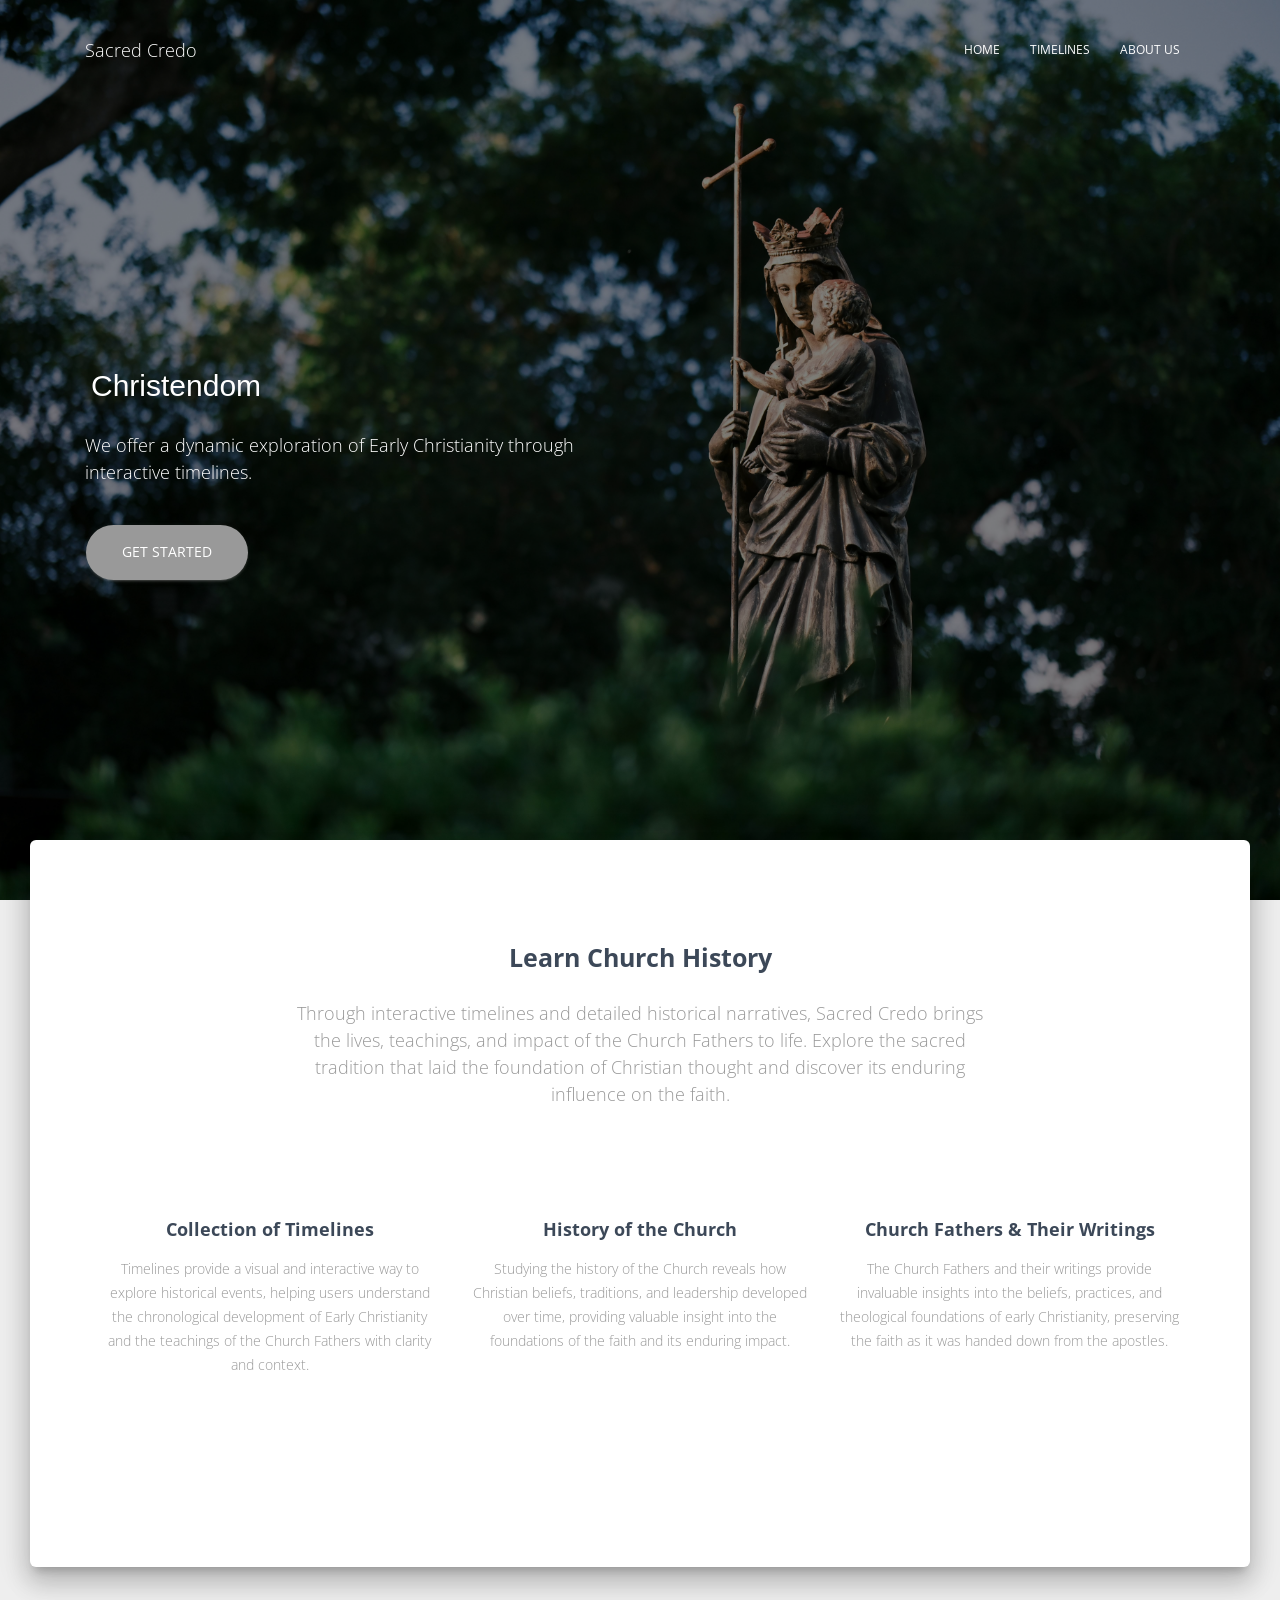
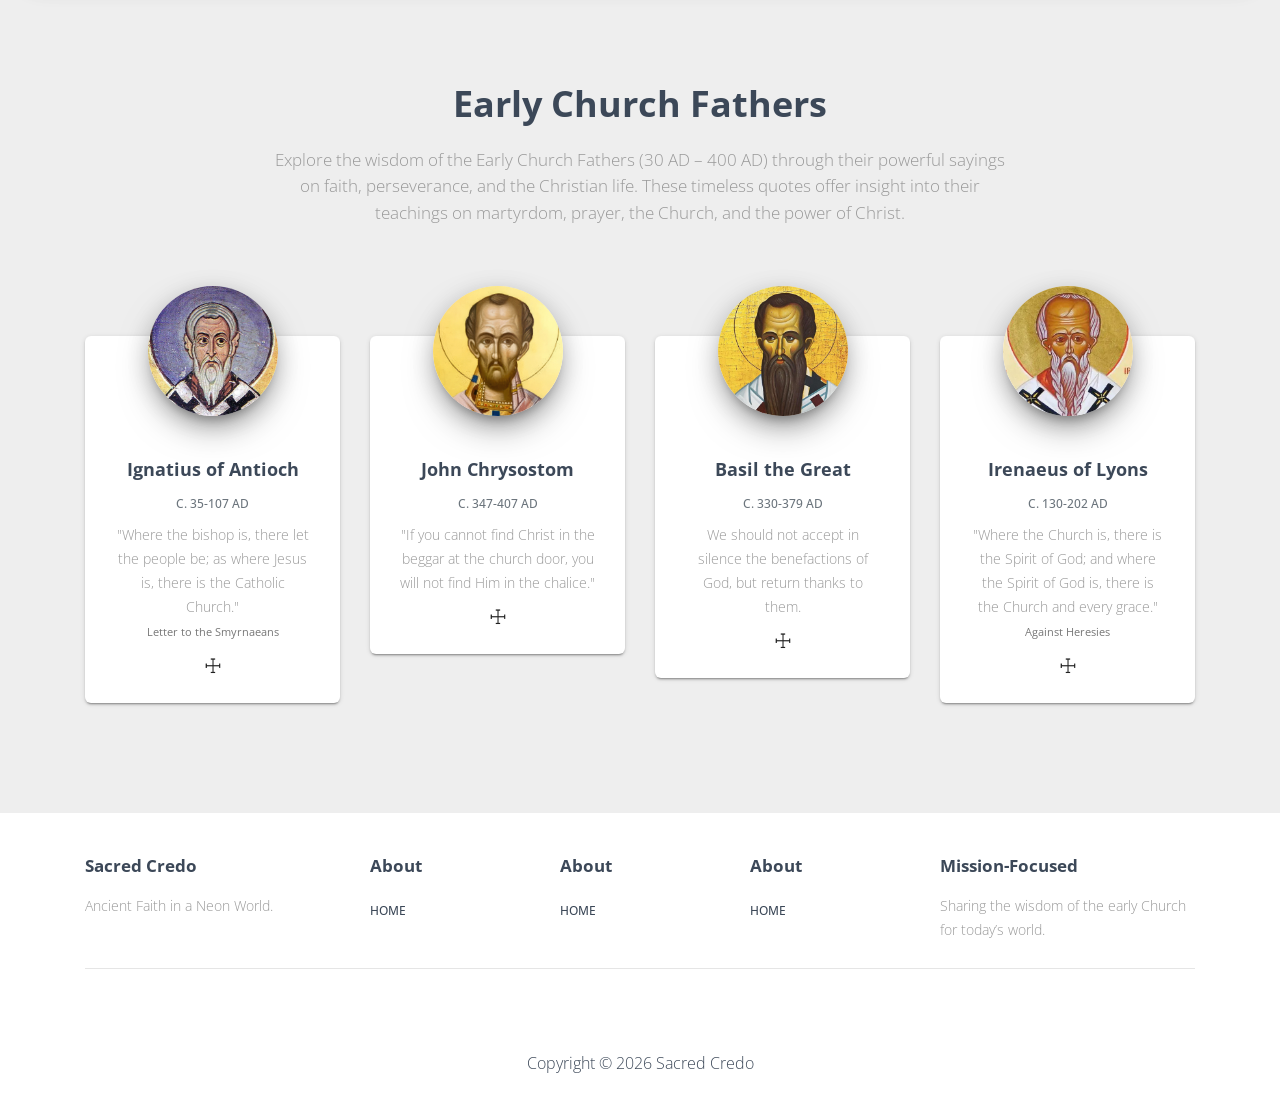
==== index.html @ 0c8eb5bb "Modify index page." ====
<!DOCTYPE html>
<html lang="en" itemscope itemtype="http://schema.org/WebPage">

  <head>
    <title>Sacred Credo - Ancient Faith in a Neon World.</title>
    <!-- Required meta tags -->
    <meta charset="utf-8">
    <meta content="width=device-width, initial-scale=1.0" name="viewport" />
    <meta http-equiv="X-UA-Compatible" content="IE=edge,chrome=1" />
    <!--     Fonts and Fontawesome     -->
    <link rel="stylesheet" type="text/css" href="https://fonts.googleapis.com/css?family=Open+Sans:400,600,700|Material+Icons" />
    <link href="./assets/fontawesome/css/all.css" rel="stylesheet" />
    <!-- Material Kit CSS -->
    <link href="./assets/css/material-kit.css?v=2.2.0" rel="stylesheet" />
    <!-- Carousel Text -->
    <link href="./assets/css/text-indexpage.css" rel="stylesheet" />
  </head>
  <body>
		<nav id="sectionsNav" class="navbar navbar-transparent fixed-top navbar-absolute navbar-expand-lg">
			<div class="container">
				<!-- Brand and toggle get grouped for better mobile display -->
				<div class="navbar-translate">
					<a class="navbar-brand" href="./index.html">Sacred Credo<div class="ripple-container"></div></a>
					<button type="button" class="ml-auto navbar-toggler" data-toggle="collapse" data-target="#navigation-example4">
						<span class="sr-only">Toggle navigation</span>
						<span class="navbar-toggler-icon"></span>
						<span class="navbar-toggler-icon"></span>
						<span class="navbar-toggler-icon"></span>
					</button>
				</div>
				<div class="collapse navbar-collapse" id="navigation-example4">
					<ul class="navbar-nav navbar-center ml-auto">
						<li class="nav-item">
							<a href="./index.html" class="nav-link">
								Home
							</a>
						</li>
						<li class="nav-item">
							<a href="#pablo" class="nav-link">
								Timelines
							</a>
						</li>
						<li class="nav-item">
							<a href="#pablo" class="nav-link">
								About Us
							<div class="ripple-container"></div></a>
						</li>
					</ul>
				</div>
			</div>
		</nav>

		<div class="page-header header-filter" data-parallax="true" style="background-image: url('./assets/img/home.jpg');">
			<div class="container">
				<div class="row">
					<div class="col-md-6">
						<h1 class="title">
              <div class="caroucard">
                <div class="carouloader">
                  <div class="words">
                    <span class="word">Christendom</span>
                    <span class="word">Tradition</span>
                    <span class="word">Early Church Fathers</span>
                    <span class="word">Faith</span>
                    <span class="word">Kingdom</span>
                  </div>
                </div>
              </div>
            </h1>
						<h4>We offer a dynamic exploration of Early Christianity through interactive timelines.</h4>
						<br>
						<a href="#" target="_blank" class="btn btn-light btn-lg btn-round">
							Get Started 
						</a>
					</div>
				</div>
			</div>
		</div>
	
		<div class="main main-raised">
			<div class="container">
				<!--- SECTION 1  -->
				<div class="section">
					<div class="container">
						<div class="row">
							<div class="col-md-8 ml-auto mr-auto">
								<h3 class="title text-center">Learn Church History</h3>
								<h4 class="description text-center">
									Through interactive timelines and detailed historical narratives, Sacred Credo brings the lives, teachings, and impact of the Church Fathers to life. Explore the sacred tradition that laid the foundation of Christian thought and discover its enduring influence on the faith.
								</h4>
							</div>
						</div>
						<div class="features-1 pt-0">
							<div class="row">
								<div class="col-md-4">
									<div class="info">
										<div class="icon icon-rose">
											<i class="fa-solid fa-timeline"></i>
										</div>
										<h4 class="info-title">Collection of Timelines</h4>
										<p>Timelines provide a visual and interactive way to explore historical events, helping users understand the chronological development of Early Christianity and the teachings of the Church Fathers with clarity and context.</p>
									</div>
								</div>
								<div class="col-md-4">
									<div class="info">
										<div class="icon icon-info">
											<i class="fa-solid fa-church"></i>
										</div>
										<h4 class="info-title">History of the Church</h4>
										<p>Studying the history of the Church reveals how Christian beliefs, traditions, and leadership developed over time, providing valuable insight into the foundations of the faith and its enduring impact.</p>
									</div>
								</div>
								<div class="col-md-4">
									<div class="info">
										<div class="icon icon-success">
											<i class="fa-solid fa-scroll"></i>
										</div>
										<h4 class="info-title">Church Fathers & Their Writings</h4>
										<p>The Church Fathers and their writings provide invaluable insights into the beliefs, practices, and theological foundations of early Christianity, preserving the faith as it was handed down from the apostles.</p>
									</div>
								</div>
							</div>
						</div>
					</div>
				</div>
			</div>
		</div>

		<div class="cd-section" id="teams">
      <!--     *********    TEAM 1     *********      -->
      <div class="team-1" id="team-1">
        <div class="container">
          <div class="row">
            <div class="col-md-8 ml-auto mr-auto text-center">
              <h2 class="title">Early Church Fathers</h2>
              <h5 class="description">Explore the wisdom of the Early Church Fathers (30 AD – 400 AD) through their powerful sayings on faith, perseverance, and the Christian life. These timeless quotes offer insight into their teachings on martyrdom, prayer, the Church, and the power of Christ.</h5>
            </div>
          </div>
          <div class="row">
            <div class="col-md-3">
              <div class="card card-profile">
                <div class="card-header card-avatar">
                  <img class="img" alt="Ignatius of Antioch" src="./assets/img/faces_index/ignatius_400.jpg">
                </div>
                <div class="card-body ">
                  <h4 class="card-title">Ignatius of Antioch</h4>
                  <h6 class="card-category text-muted">c. 35-107 AD</h6>
                  <p class="card-description">
                    "Where the bishop is, there let the people be; as where Jesus is, there is the Catholic Church."
										<br />
										<small>Letter to the Smyrnaeans</small>
                  </p>
                </div>
                <div class="card-footer justify-content-center">
                  <p class="lead">☩</p>
                </div>
              </div>
            </div>
            <div class="col-md-3">
              <div class="card card-profile">
                <div class="card-header card-avatar">
                  <img class="img" alt="John Chrysostom" src="./assets/img/faces_index/chrysostom_400.jpg">
                </div>
                <div class="card-body ">
                  <h4 class="card-title">John Chrysostom</h4>
                  <h6 class="card-category text-muted">c. 347-407 AD</h6>
                  <p class="card-description">
                    "If you cannot find Christ in the beggar at the church door, you will not find Him in the chalice."
                  </p>
                </div>
                <div class="card-footer justify-content-center">
                  <p class="lead">☩</p>
                </div>
              </div>
            </div>
            <div class="col-md-3">
              <div class="card card-profile">
                <div class="card-header card-avatar">
                  <img class="img" alt="Basil the Great" src="./assets/img/faces_index/basil_400.jpg">
                </div>
                <div class="card-body ">
                  <h4 class="card-title">Basil the Great</h4>
                  <h6 class="card-category text-muted">c. 330-379 AD</h6>
                  <p class="card-description">
                    We should not accept in silence the benefactions of God, but return thanks to them.
                  </p>
                </div>
                <div class="card-footer justify-content-center">
                  <p class="lead">☩</p>
                </div>
              </div>
            </div>
						<div class="col-md-3">
              <div class="card card-profile">
                <div class="card-header card-avatar">
                  <img class="img" alt="Irenaeus of Lyons" src="./assets/img/faces_index/irenaeus_400.jpg">
                </div>
                <div class="card-body ">
                  <h4 class="card-title">Irenaeus of Lyons</h4>
                  <h6 class="card-category text-muted">c. 130-202 AD</h6>
                  <p class="card-description">
                    "Where the Church is, there is the Spirit of God; and where the Spirit of God is, there is the Church and every grace."
										<br />
										<small>Against Heresies</small>
                  </p>
                </div>
                <div class="card-footer justify-content-center">
                  <p class="lead">☩</p>
                </div>
              </div>
            </div>
          </div>
        </div>
      </div>
      <!--     *********    END TEAM 1      *********      -->
    </div>

		<footer class="footer footer-white footer-big">
			<div class="container">
				<div class="content">
					<div class="row">
						<div class="col-md-3">
							<a href="#pablo">
								<h5>Sacred Credo</h5>
							</a>
							<p>Ancient Faith in a Neon World.</p>
						</div>
						<div class="col-md-2">
							<h5>About</h5>
							<ul class="links-vertical">
								<li>
									<a href="./index.html">
										Home
									</a>
								</li>
							</ul>
						</div>
						<div class="col-md-2">
							<h5>About</h5>
							<ul class="links-vertical">
								<li>
									<a href="./index.html">
										Home
									</a>
								</li>
							</ul>
						</div>
						<div class="col-md-2">
							<h5>About</h5>
							<ul class="links-vertical">
								<li>
									<a href="./index.html">
										Home
									</a>
								</li>
							</ul>
						</div>
						<div class="col-md-3">
							<h5>Mission-Focused</h5>
							<p>
								Sharing the wisdom of the early Church for today’s world.
							</p>
						</div>
					</div>
				</div>
				<hr>
				<ul class="social-buttons">
					<li>
						<a class="btn btn-just-icon btn-link btn-github" href="https://x.com/sacredcredo" target="_blank">
							<i class="fa-brands fa-x-twitter"></i>
						</a>
					</li>
					<li>
						<a class="btn btn-just-icon btn-link btn-github" href="https://instagram.com/sacredcredo" target="_blank">
							<i class="fa-brands fa-instagram"></i>
						</a>
					</li>
					<li>
						<a class="btn btn-just-icon btn-link btn-github" href="https://tiktok.com/@sacredcredo" target="_blank">
							<i class="fa-brands fa-tiktok"></i>
						</a>
					</li>
					<li>
						<a class="btn btn-just-icon btn-link btn-github" href="https://facebook.com/sacredcredo" target="_blank">
							<i class="fa-brands fa-facebook-f"></i>
						</a>
					</li>
				</ul>
				<div class="copyright pull-center">
					Copyright © <script>
						document.write(new Date().getFullYear())
					</script> Sacred Credo
				</div>
			</div>
		</footer>

		<!--   Core JS Files   -->
		<script src="./assets/js/core/jquery.min.js" type="text/javascript"></script>
		<script src="./assets/js/core/popper.min.js" type="text/javascript"></script>
		<script src="./assets/js/core/bootstrap-material-design.min.js" type="text/javascript"></script>
		<!-- <script src="./assets/js/plugins/moment.min.js"></script> -->
		<!--	Plugin for the Datepicker, full documentation here: https://github.com/Eonasdan/bootstrap-datetimepicker -->
		<!-- <script src="./assets/js/plugins/bootstrap-datetimepicker.js" type="text/javascript"></script> -->
		<!--  Plugin for the Sliders, full documentation here: http://refreshless.com/nouislider/ -->
		<!-- <script src="./assets/js/plugins/nouislider.min.js" type="text/javascript"></script> -->
		<!--	Plugin for Tags, full documentation here: https://github.com/bootstrap-tagsinput/bootstrap-tagsinputs  -->
		<!-- <script src="./assets/js/plugins/bootstrap-tagsinput.js"></script> -->
		<!--	Plugin for Select, full documentation here: http://silviomoreto.github.io/bootstrap-select -->
		<!-- <script src="./assets/js/plugins/bootstrap-selectpicker.js" type="text/javascript"></script> -->
		<!--	Plugin for Fileupload, full documentation here: http://www.jasny.net/bootstrap/javascript/#fileinput -->
		<!-- <script src="./assets/js/plugins/jasny-bootstrap.min.js" type="text/javascript"></script> -->
		<!-- Place this tag in your head or just before your close body tag. -->
		<!-- <script async defer src="https://buttons.github.io/buttons.js"></script> -->
		<!-- Control Center for Material Kit: parallax effects, scripts for the example pages etc -->
		<script src="./assets/js/material-kit.js?v=2.2.0" type="text/javascript"></script> 
	</body>
</html>
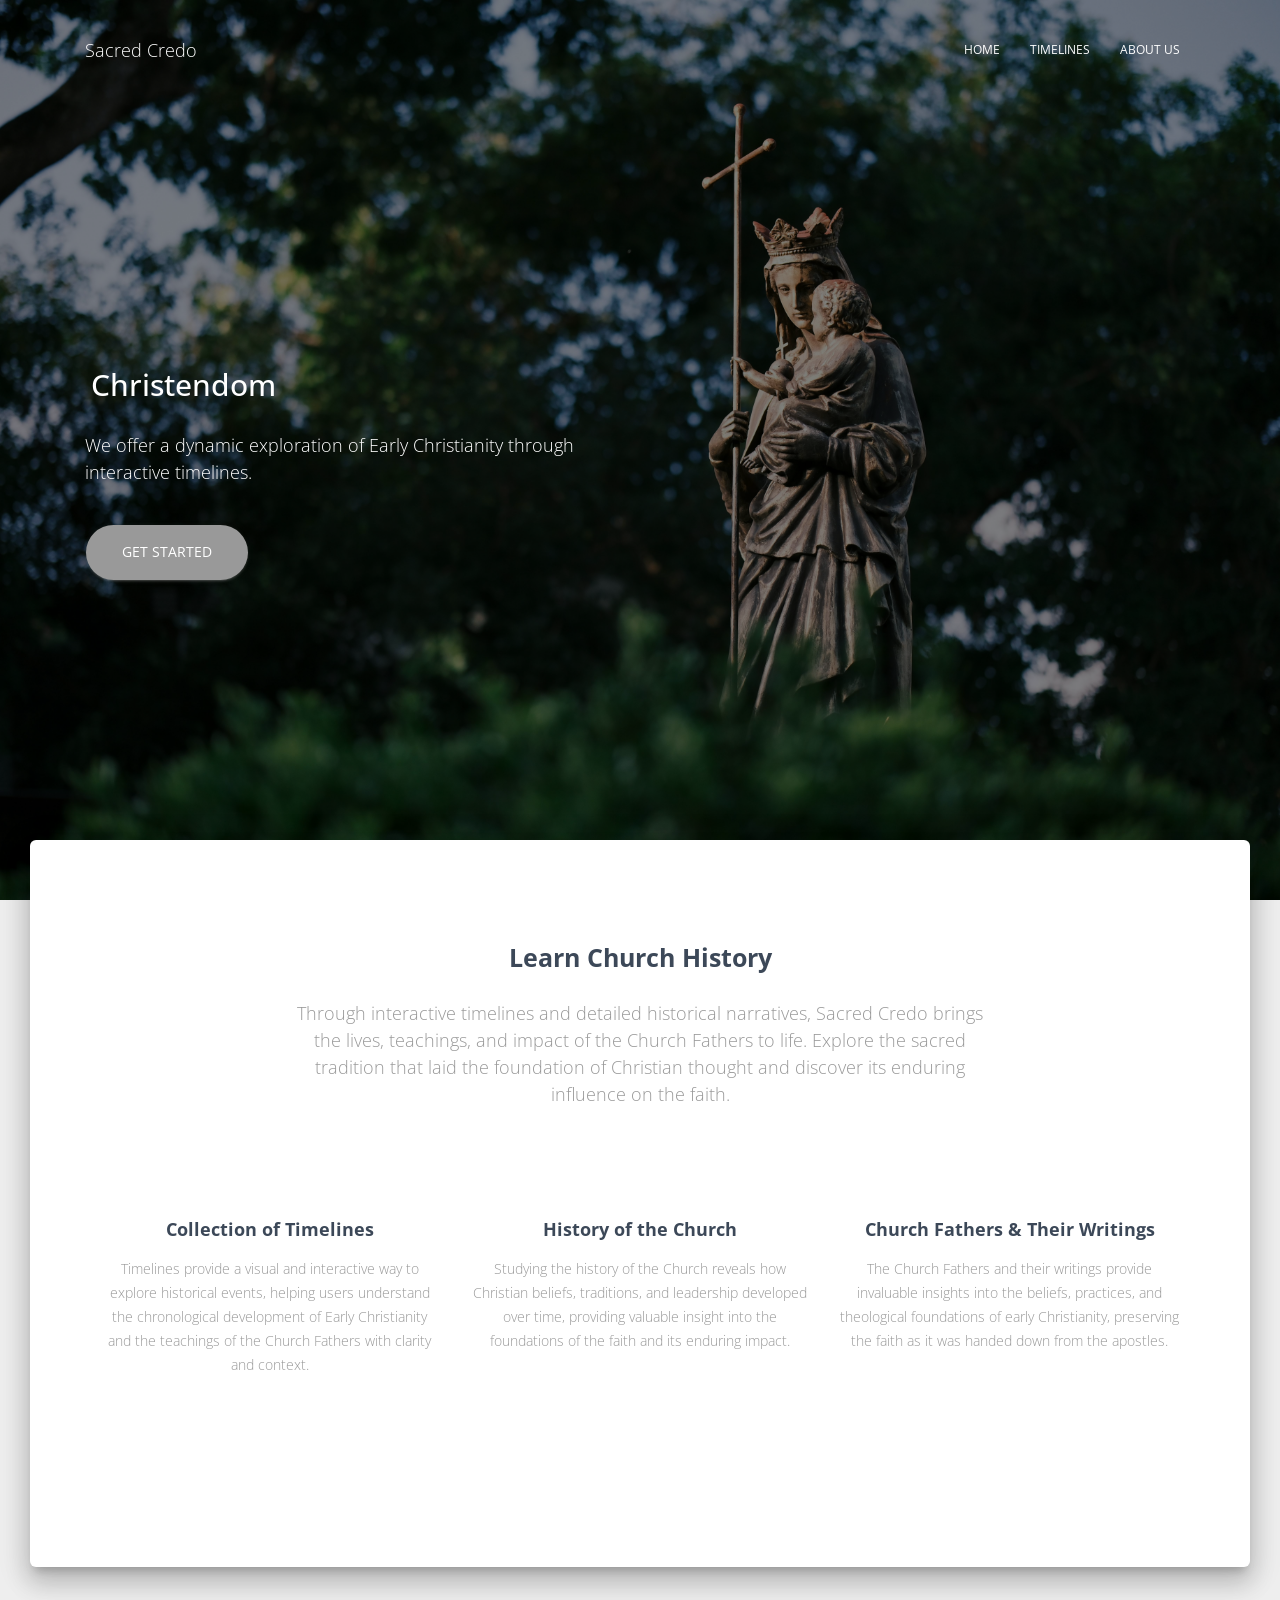
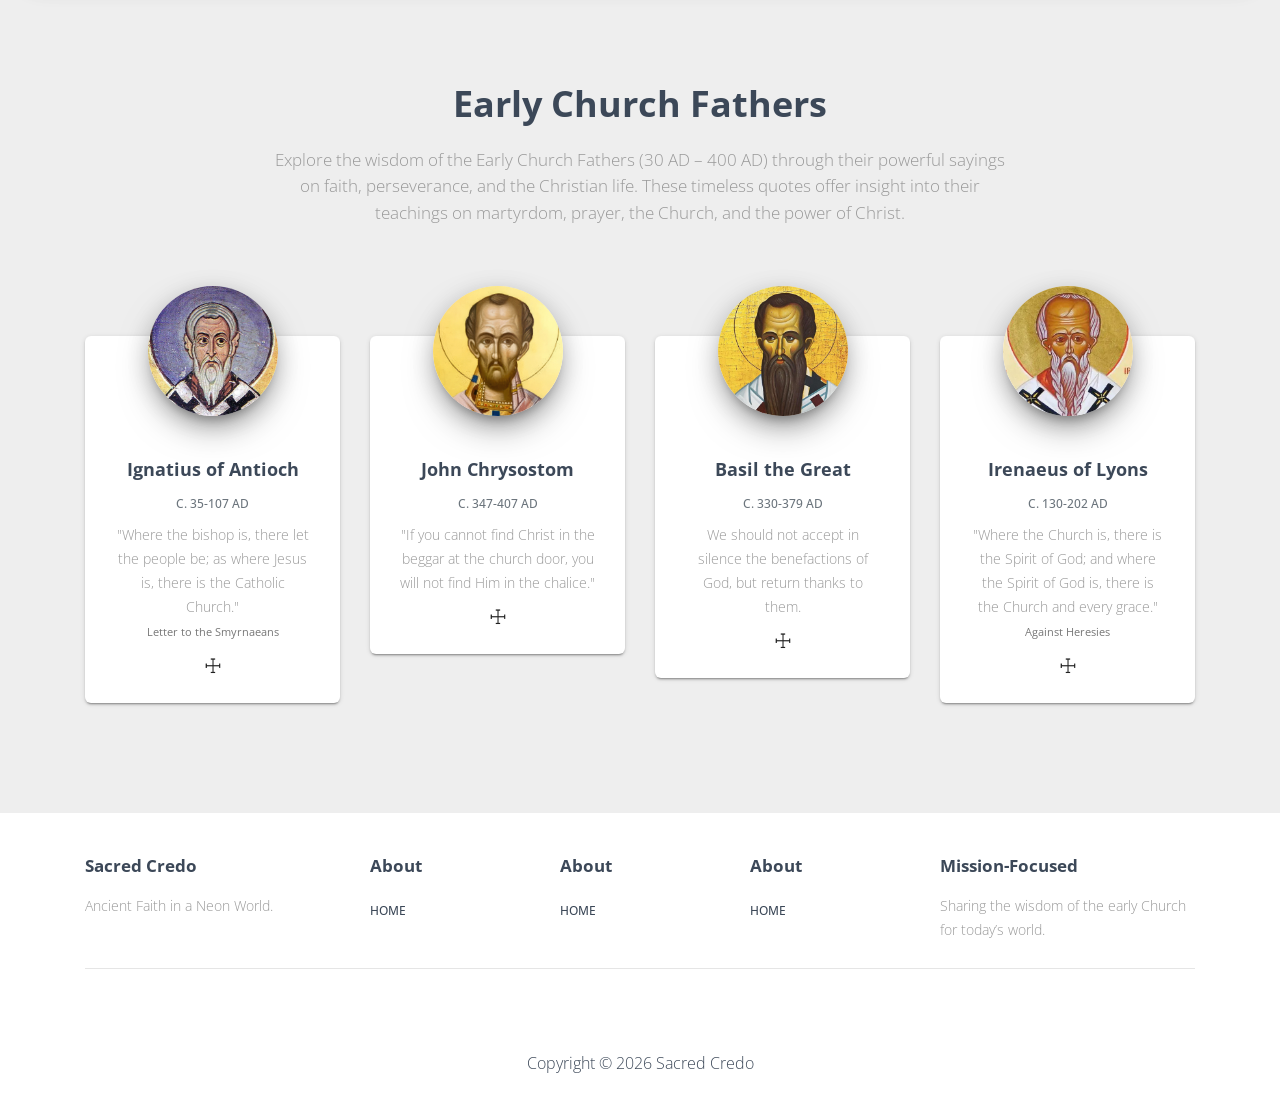
==== commit f5b68df1: "Change font family in CSS. Remove #pablo." ====
--- a/index.html
+++ b/index.html
@@ -36,12 +36,12 @@
 							</a>
 						</li>
 						<li class="nav-item">
-							<a href="#pablo" class="nav-link">
+							<a href="./index.html" class="nav-link">
 								Timelines
 							</a>
 						</li>
 						<li class="nav-item">
-							<a href="#pablo" class="nav-link">
+							<a href="./index.html" class="nav-link">
 								About Us
 							<div class="ripple-container"></div></a>
 						</li>
@@ -69,7 +69,7 @@
             </h1>
 						<h4>We offer a dynamic exploration of Early Christianity through interactive timelines.</h4>
 						<br>
-						<a href="#" target="_blank" class="btn btn-light btn-lg btn-round">
+						<a href="./index.html" target="_blank" class="btn btn-light btn-lg btn-round">
 							Get Started 
 						</a>
 					</div>
@@ -220,7 +220,7 @@
 				<div class="content">
 					<div class="row">
 						<div class="col-md-3">
-							<a href="#pablo">
+							<a href="./index.html">
 								<h5>Sacred Credo</h5>
 							</a>
 							<p>Ancient Faith in a Neon World.</p>
@@ -266,22 +266,22 @@
 				<hr>
 				<ul class="social-buttons">
 					<li>
-						<a class="btn btn-just-icon btn-link btn-github" href="https://x.com/sacredcredo" target="_blank">
+						<a class="btn btn-just-icon btn-link btn-github" href="https://x.com/sacredcredo" target="_blank" rel="noopener">
 							<i class="fa-brands fa-x-twitter"></i>
 						</a>
 					</li>
 					<li>
-						<a class="btn btn-just-icon btn-link btn-github" href="https://instagram.com/sacredcredo" target="_blank">
+						<a class="btn btn-just-icon btn-link btn-github" href="https://instagram.com/sacredcredo" target="_blank" rel="noopener">
 							<i class="fa-brands fa-instagram"></i>
 						</a>
 					</li>
 					<li>
-						<a class="btn btn-just-icon btn-link btn-github" href="https://tiktok.com/@sacredcredo" target="_blank">
+						<a class="btn btn-just-icon btn-link btn-github" href="https://tiktok.com/@sacredcredo" target="_blank" rel="noopener">
 							<i class="fa-brands fa-tiktok"></i>
 						</a>
 					</li>
 					<li>
-						<a class="btn btn-just-icon btn-link btn-github" href="https://facebook.com/sacredcredo" target="_blank">
+						<a class="btn btn-just-icon btn-link btn-github" href="https://facebook.com/sacredcredo" target="_blank" rel="noopener">
 							<i class="fa-brands fa-facebook-f"></i>
 						</a>
 					</li>
--- a/assets/css/text-indexpage.css
+++ b/assets/css/text-indexpage.css
@@ -6,7 +6,7 @@
 }
 .carouloader {
   color: inherit;
-  font-family: "Poppins", sans-serif;
+  font-family: "Open Sans", sans-serif;
   font-weight: 500;
   font-size: 30px;
   box-sizing: content-box;
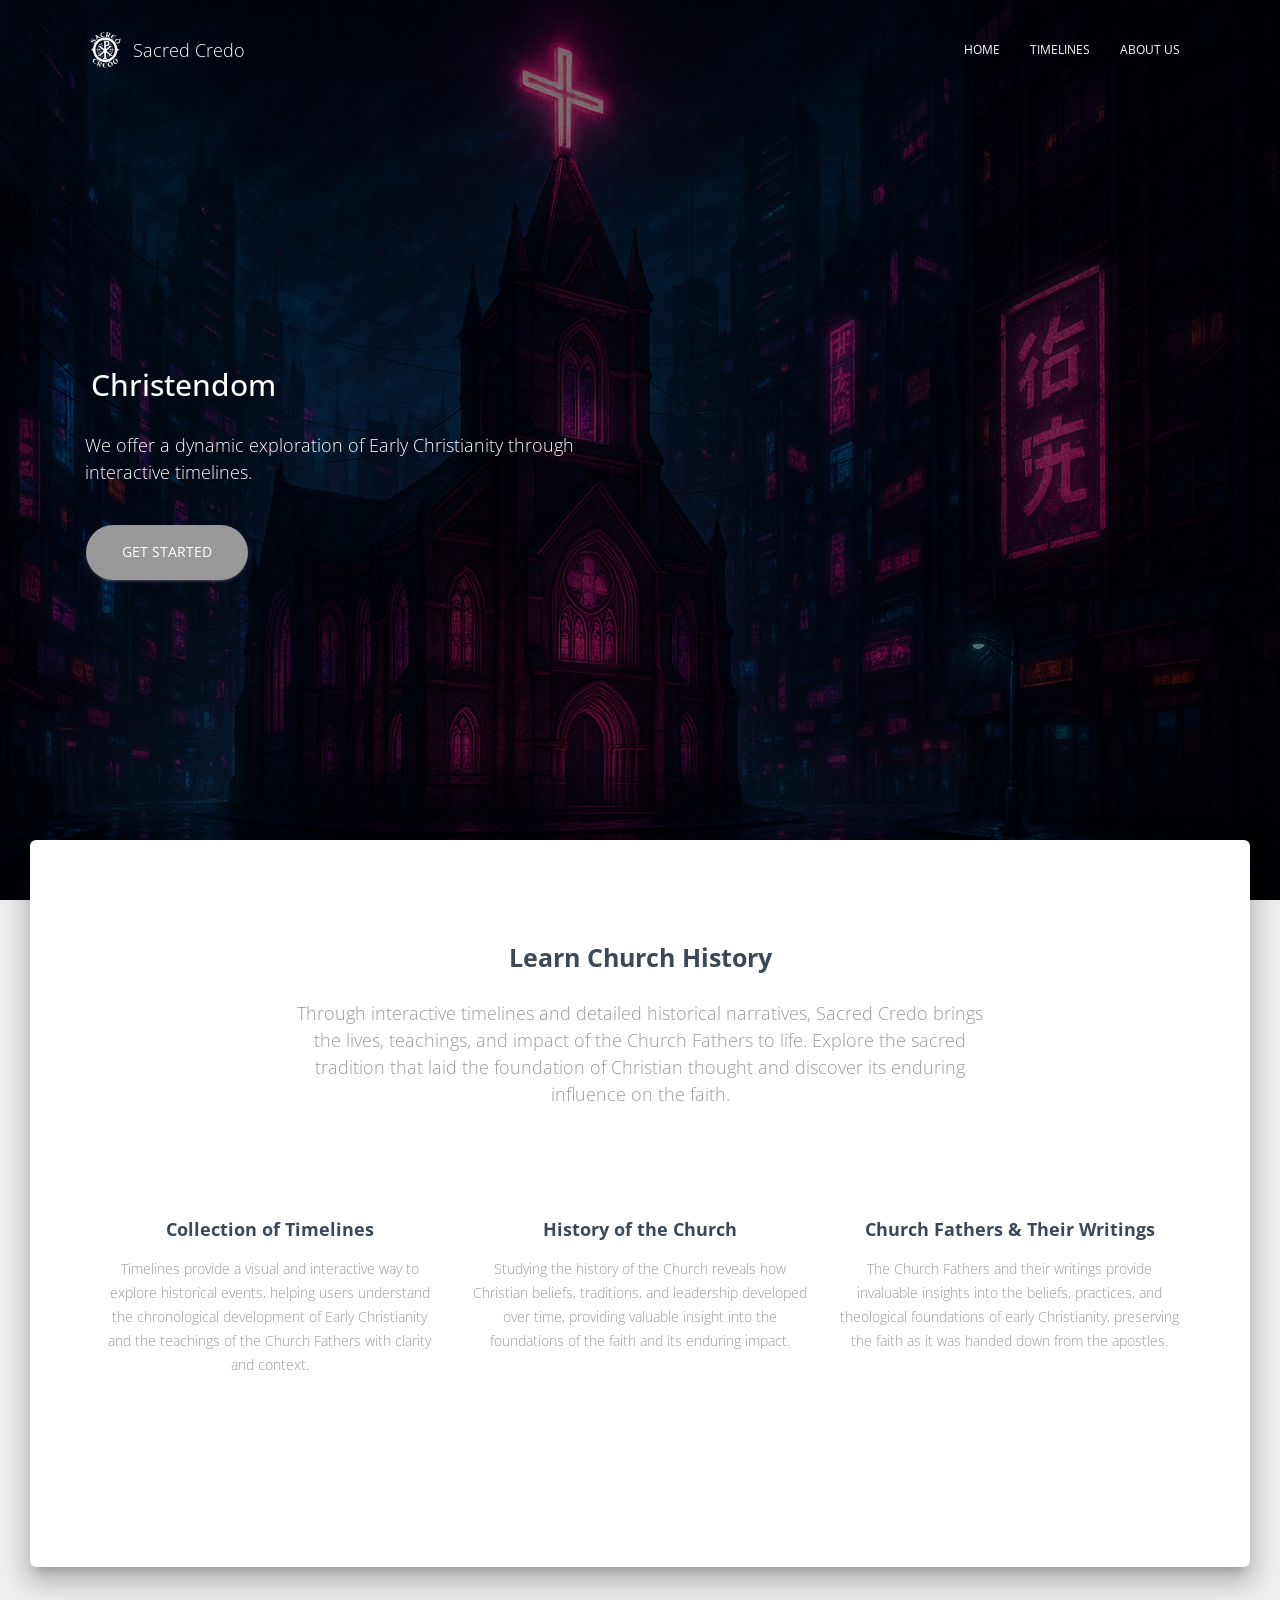
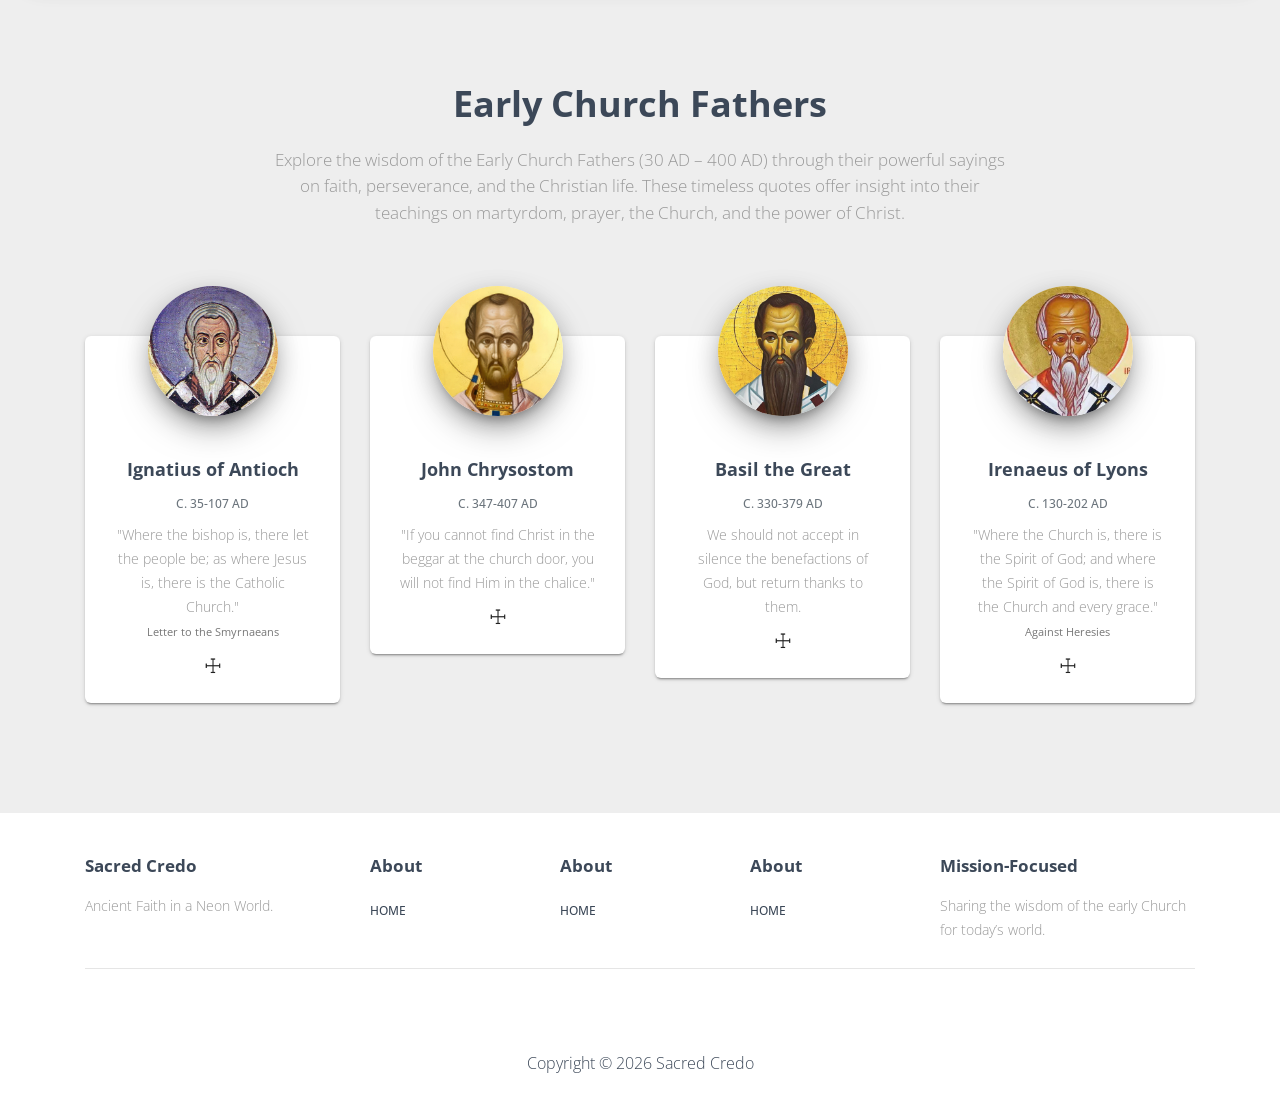
==== commit 83ae75bb: "Add navbar logo. Change HOME bg image." ====
--- a/index.html
+++ b/index.html
@@ -20,7 +20,10 @@
 			<div class="container">
 				<!-- Brand and toggle get grouped for better mobile display -->
 				<div class="navbar-translate">
-					<a class="navbar-brand" href="./index.html">Sacred Credo<div class="ripple-container"></div></a>
+					<a class="navbar-brand d-flex align-items-center" href="./index.html">
+						<img src="./assets/img/logo.png" alt="Sacred Credo logo" class="navbar-logo mr-2">
+						Sacred Credo
+					</a>
 					<button type="button" class="ml-auto navbar-toggler" data-toggle="collapse" data-target="#navigation-example4">
 						<span class="sr-only">Toggle navigation</span>
 						<span class="navbar-toggler-icon"></span>
--- a/assets/css/text-indexpage.css
+++ b/assets/css/text-indexpage.css
@@ -75,3 +75,10 @@
     transform: translateY(-400%);
   }
 }
+
+/* Navbar Logo */ 
+.navbar-logo {
+  height: 40px;
+  width: auto;
+  display: block;
+}
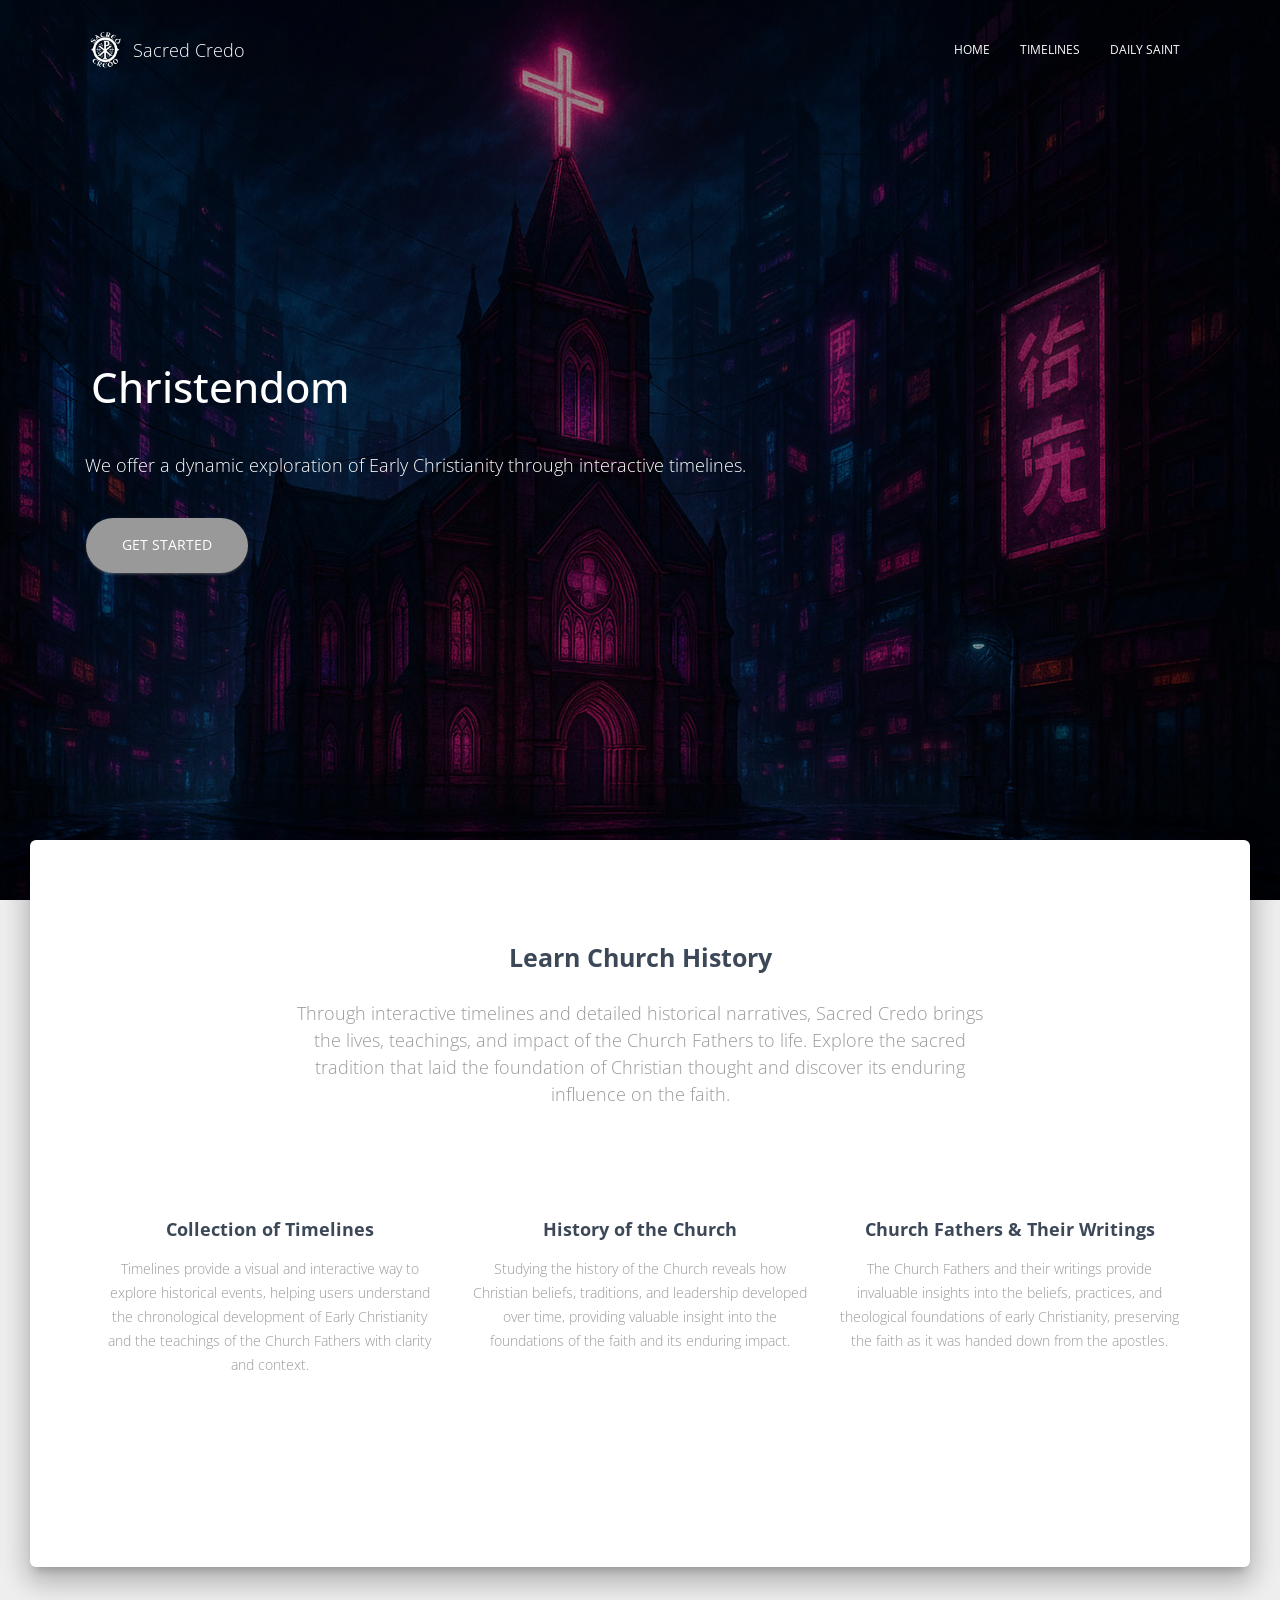
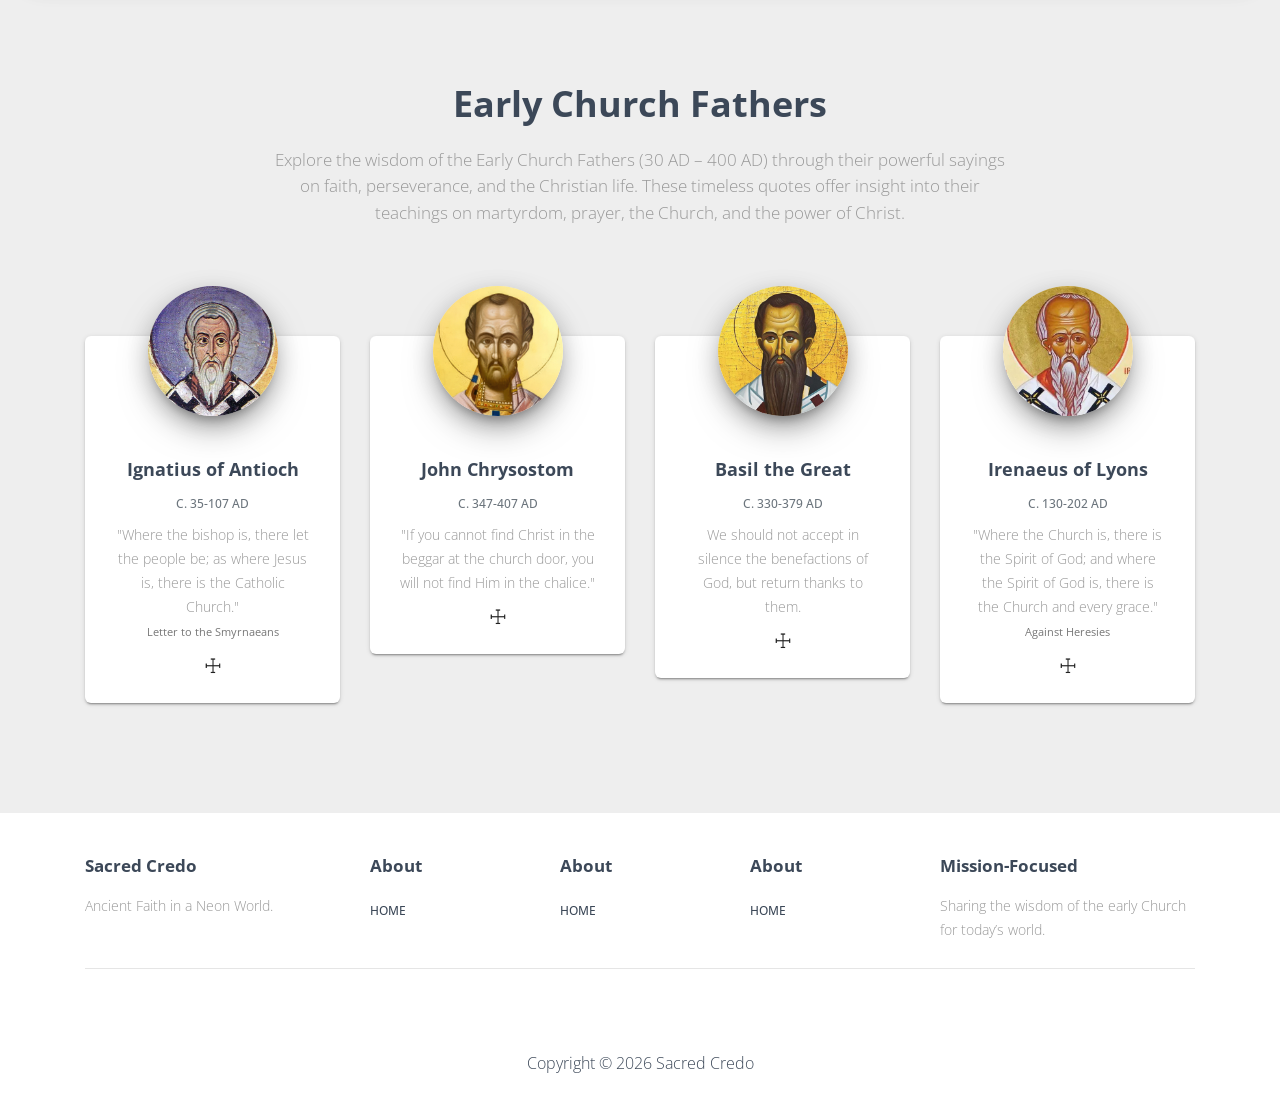
==== commit cd884e86: "Modify text size. Background filter image lighter." ====
--- a/index.html
+++ b/index.html
@@ -45,18 +45,17 @@
 						</li>
 						<li class="nav-item">
 							<a href="./index.html" class="nav-link">
-								About Us
+								Daily Saint
 							<div class="ripple-container"></div></a>
 						</li>
 					</ul>
 				</div>
 			</div>
 		</nav>
-
 		<div class="page-header header-filter" data-parallax="true" style="background-image: url('./assets/img/home.jpg');">
 			<div class="container">
 				<div class="row">
-					<div class="col-md-6">
+					<div class="col-md-12">
 						<h1 class="title">
               <div class="caroucard">
                 <div class="carouloader">
--- a/assets/css/material-kit.css
+++ b/assets/css/material-kit.css
@@ -10003,7 +10003,7 @@
     top: 0;
     content: ""; }
   .header-filter::before {
-    background: rgba(0, 0, 0, 0.5); }
+    background: rgba(0, 0, 0, 0.4); }
   .header-filter .container {
     z-index: 2;
     position: relative; }
--- a/assets/css/text-indexpage.css
+++ b/assets/css/text-indexpage.css
@@ -8,11 +8,11 @@
   color: inherit;
   font-family: "Open Sans", sans-serif;
   font-weight: 500;
-  font-size: 30px;
+  font-size: clamp(2.5rem, 2vw + 1rem, 6.25rem);
   box-sizing: content-box;
   display: inline-flex;
   gap: 8px;
-  height: 50px;
+  height: 70px;
 }
 
 .words {
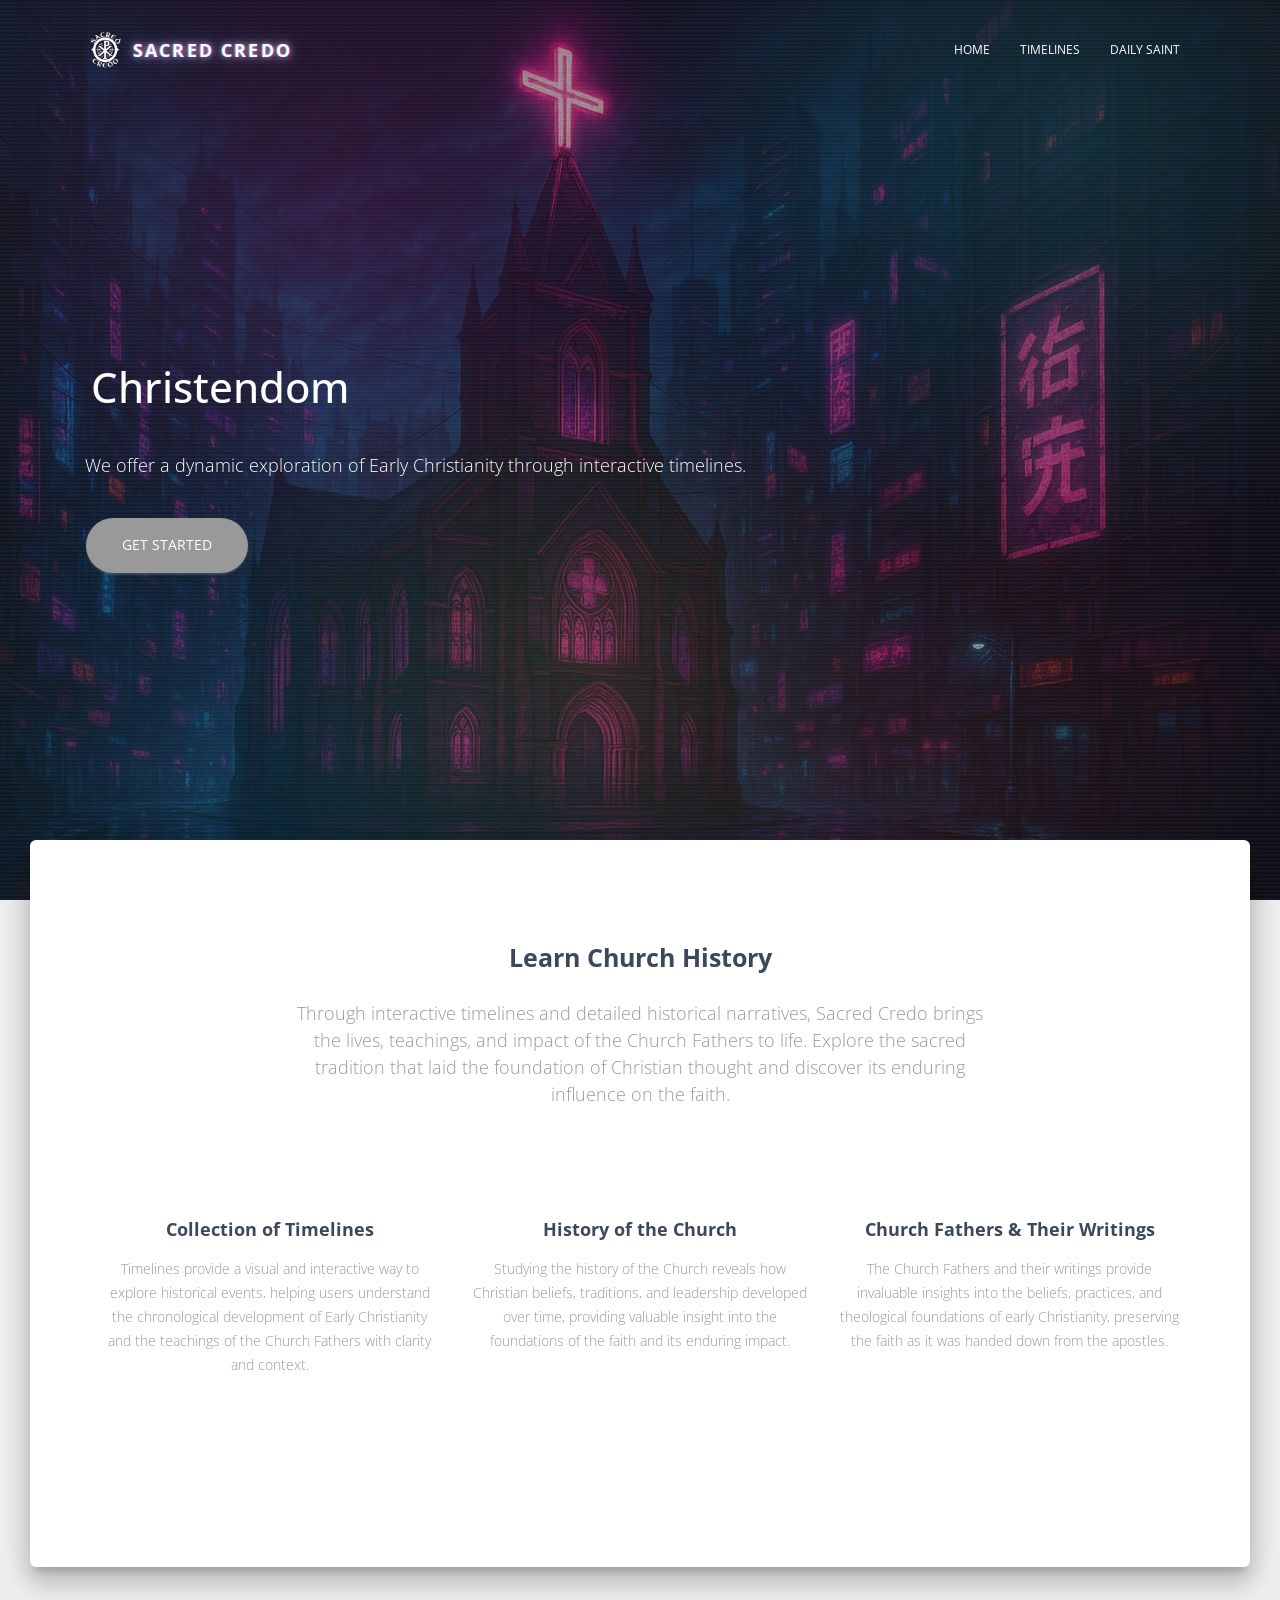
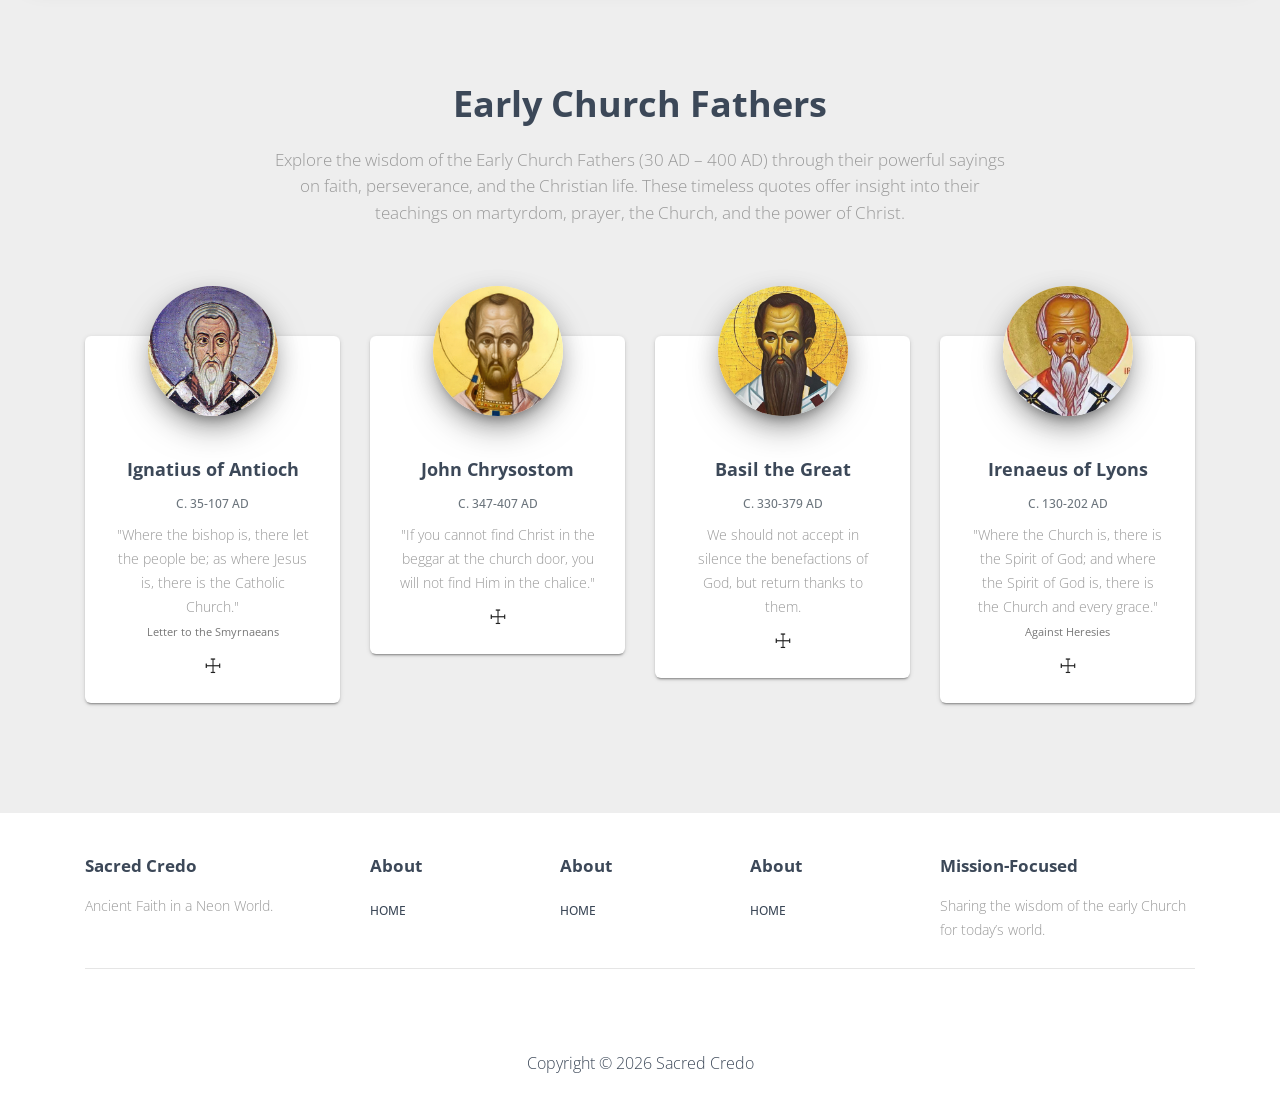
==== commit f31895f0: "Cyberpunk effect on index background image and Sacred Credo brand" ====
--- a/index.html
+++ b/index.html
@@ -22,7 +22,7 @@
 				<div class="navbar-translate">
 					<a class="navbar-brand d-flex align-items-center" href="./index.html">
 						<img src="./assets/img/logo.png" alt="Sacred Credo logo" class="navbar-logo mr-2">
-						Sacred Credo
+						<span class="brand-neon">SACRED CREDO</span>
 					</a>
 					<button type="button" class="ml-auto navbar-toggler" data-toggle="collapse" data-target="#navigation-example4">
 						<span class="sr-only">Toggle navigation</span>
@@ -53,6 +53,7 @@
 			</div>
 		</nav>
 		<div class="page-header header-filter" data-parallax="true" style="background-image: url('./assets/img/home.jpg');">
+			<div class="cyberpunk-overlay"></div>
 			<div class="container">
 				<div class="row">
 					<div class="col-md-12">
--- a/assets/css/text-indexpage.css
+++ b/assets/css/text-indexpage.css
@@ -3,6 +3,165 @@
   /* Keep container but drop any card styling so only text shows */
   background-color: transparent;
   padding: 0;
+}
+.page-header.header-filter {
+  position: relative;
+  overflow: hidden;
+}
+.cyberpunk-overlay {
+  position: absolute;
+  inset: 0;
+  background:
+    radial-gradient(circle at 30% 30%, rgba(255, 0, 150, 0.35), transparent 20%),
+    radial-gradient(circle at 75% 20%, rgba(0, 255, 255, 0.35), transparent 20%),
+    radial-gradient(circle at 45% 72%, rgba(255, 255, 0, 0.18), transparent 20%),
+    radial-gradient(circle at 28% 85%, rgba(0, 200, 255, 0.25), transparent 20%),
+    radial-gradient(circle at 72% 82%, rgba(255, 64, 0, 0.22), transparent 20%),
+    linear-gradient(120deg, rgba(255, 0, 128, 0.16), rgba(0, 255, 255, 0.12));
+  background-size: 180% 180%, 180% 180%, 180% 180%, 180% 180%, 180% 180%, 120% 120%;
+  background-position: 35% 38%, 65% 26%, 45% 72%, 30% 80%, 72% 78%, 50% 50%;
+  mix-blend-mode: screen;
+  opacity: 0.4;
+  animation: neonPulse 7s ease-in-out infinite, colorShift 1s ease-in-out infinite, glitchNoise 5.8s steps(3, end) infinite;
+  pointer-events: none;
+  z-index: 1;
+}
+.cyberpunk-overlay::before,
+.cyberpunk-overlay::after {
+  content: "";
+  position: absolute;
+  inset: 0;
+  pointer-events: none;
+}
+.cyberpunk-overlay::before {
+  background: linear-gradient(90deg, rgba(0, 255, 255, 0.25), rgba(255, 0, 128, 0.18));
+  mix-blend-mode: screen;
+  animation: glitchSlide 2.1s steps(1, end) infinite;
+  opacity: 0.6;
+}
+.cyberpunk-overlay::after {
+  background:
+    repeating-linear-gradient(0deg, rgba(255, 255, 255, 0.18), rgba(255, 255, 255, 0.18) 2px, transparent 2px, transparent 4px);
+  mix-blend-mode: soft-light;
+  animation: glitchJitter 1.1s steps(2, end) infinite;
+  opacity: 0.55;
+}
+.page-header.header-filter .container {
+  position: relative;
+  z-index: 2;
+}
+@keyframes neonPulse {
+  0% {
+    opacity: 0.32;
+    filter: saturate(1) hue-rotate(-6deg);
+    transform: translate3d(0, 0, 0) scale(1);
+  }
+  50% {
+    opacity: 0.62;
+    filter: saturate(1.45) hue-rotate(10deg);
+    transform: translate3d(0, -2%, 0) scale(1.02);
+  }
+  100% {
+    opacity: 0.32;
+    filter: saturate(1) hue-rotate(-6deg);
+    transform: translate3d(0, 0, 0) scale(1);
+  }
+}
+@keyframes glitchNoise {
+  0% {
+    background-position: 35% 38%, 65% 26%, 45% 72%, 30% 80%, 72% 78%, 50% 50%;
+  }
+  20% {
+    background-position: 40% 42%, 68% 30%, 50% 70%, 32% 75%, 70% 82%, 52% 48%;
+  }
+  40% {
+    background-position: 32% 44%, 72% 24%, 42% 74%, 28% 78%, 76% 70%, 48% 52%;
+  }
+  60% {
+    background-position: 46% 36%, 60% 28%, 48% 68%, 35% 84%, 68% 76%, 54% 46%;
+  }
+  80% {
+    background-position: 30% 40%, 70% 22%, 44% 76%, 26% 82%, 74% 72%, 50% 50%;
+  }
+  100% {
+    background-position: 35% 38%, 65% 26%, 45% 72%, 30% 80%, 72% 78%, 50% 50%;
+  }
+}
+@keyframes colorShift {
+  0% {
+    filter: hue-rotate(0deg);
+  }
+  25% {
+    filter: hue-rotate(18deg);
+  }
+  55% {
+    filter: hue-rotate(-12deg);
+  }
+  80% {
+    filter: hue-rotate(24deg);
+  }
+  100% {
+    filter: hue-rotate(0deg);
+  }
+}
+@keyframes glitchSlide {
+  0%, 8% {
+    transform: translate3d(0, 0, 0);
+  }
+  9% {
+    transform: translate3d(2.5%, -2.5%, 0);
+  }
+  12% {
+    transform: translate3d(-2%, 2%, 0);
+  }
+  35% {
+    transform: translate3d(1.5%, -1%, 0);
+  }
+  36% {
+    transform: translate3d(-3%, 3%, 0);
+  }
+  70% {
+    transform: translate3d(0, 0, 0);
+  }
+  71% {
+    transform: translate3d(3.5%, -3%, 0);
+  }
+  72% {
+    transform: translate3d(-3%, 2.5%, 0);
+  }
+  100% {
+    transform: translate3d(0, 0, 0);
+  }
+}
+@keyframes glitchJitter {
+  0%, 20% {
+    opacity: 0.32;
+    transform: translate3d(0, 0, 0);
+  }
+  21% {
+    opacity: 0.7;
+    transform: translate3d(-3px, 4px, 0);
+  }
+  22% {
+    opacity: 0.45;
+    transform: translate3d(3px, -3px, 0);
+  }
+  50% {
+    opacity: 0.3;
+    transform: translate3d(0, 0, 0);
+  }
+  65% {
+    opacity: 0.68;
+    transform: translate3d(4px, -4px, 0);
+  }
+  66% {
+    opacity: 0.48;
+    transform: translate3d(-4px, 4px, 0);
+  }
+  100% {
+    opacity: 0.32;
+    transform: translate3d(0, 0, 0);
+  }
 }
 .carouloader {
   color: inherit;
@@ -82,3 +241,80 @@
   width: auto;
   display: block;
 }
+.brand-neon {
+  position: relative;
+  display: inline-block;
+  font-weight: 700;
+  letter-spacing: 0.12em;
+  color: #f8f8ff;
+  text-transform: uppercase;
+  text-shadow:
+    0 0 6px rgba(255, 255, 255, 0.6),
+    0 0 12px rgba(255, 0, 149, 0.6),
+    0 0 18px rgba(0, 255, 255, 0.55);
+  animation: brandPulse 3.2s ease-in-out infinite;
+}
+.brand-neon::before,
+.brand-neon::after {
+  content: "SACRED CREDO";
+  position: absolute;
+  inset: 0;
+  text-shadow: none;
+  pointer-events: none;
+}
+.brand-neon::before {
+  color: rgba(0, 255, 255, 0.6);
+  transform: translate3d(-1px, 0, 0);
+  mix-blend-mode: screen;
+  opacity: 0.8;
+  animation: brandGlitch 2.6s steps(2, end) infinite;
+}
+.brand-neon::after {
+  color: rgba(255, 0, 128, 0.7);
+  transform: translate3d(1px, 0, 0);
+  mix-blend-mode: screen;
+  opacity: 0.9;
+  animation: brandGlitch 3.1s steps(2, end) infinite reverse;
+}
+@keyframes brandPulse {
+  0%, 100% {
+    text-shadow:
+      0 0 6px rgba(255, 255, 255, 0.55),
+      0 0 12px rgba(255, 0, 149, 0.55),
+      0 0 18px rgba(0, 255, 255, 0.5);
+    transform: translate3d(0, 0, 0);
+  }
+  50% {
+    text-shadow:
+      0 0 8px rgba(255, 255, 255, 0.75),
+      0 0 16px rgba(255, 0, 149, 0.75),
+      0 0 24px rgba(0, 255, 255, 0.7);
+    transform: translate3d(0, -1px, 0);
+  }
+}
+@keyframes brandGlitch {
+  0%, 12% {
+    opacity: 0.85;
+    transform: translate3d(-1px, 0, 0);
+  }
+  13%, 16% {
+    opacity: 0.35;
+    transform: translate3d(2px, -1px, 0);
+  }
+  17%, 18% {
+    opacity: 0.8;
+    transform: translate3d(-3px, 2px, 0);
+  }
+  60% {
+    opacity: 0.7;
+    transform: translate3d(1px, -1px, 0);
+  }
+  61%, 64% {
+    opacity: 0.3;
+    transform: translate3d(-2px, 1px, 0);
+  }
+  100% {
+    opacity: 0.85;
+    transform: translate3d(-1px, 0, 0);
+  }
+}
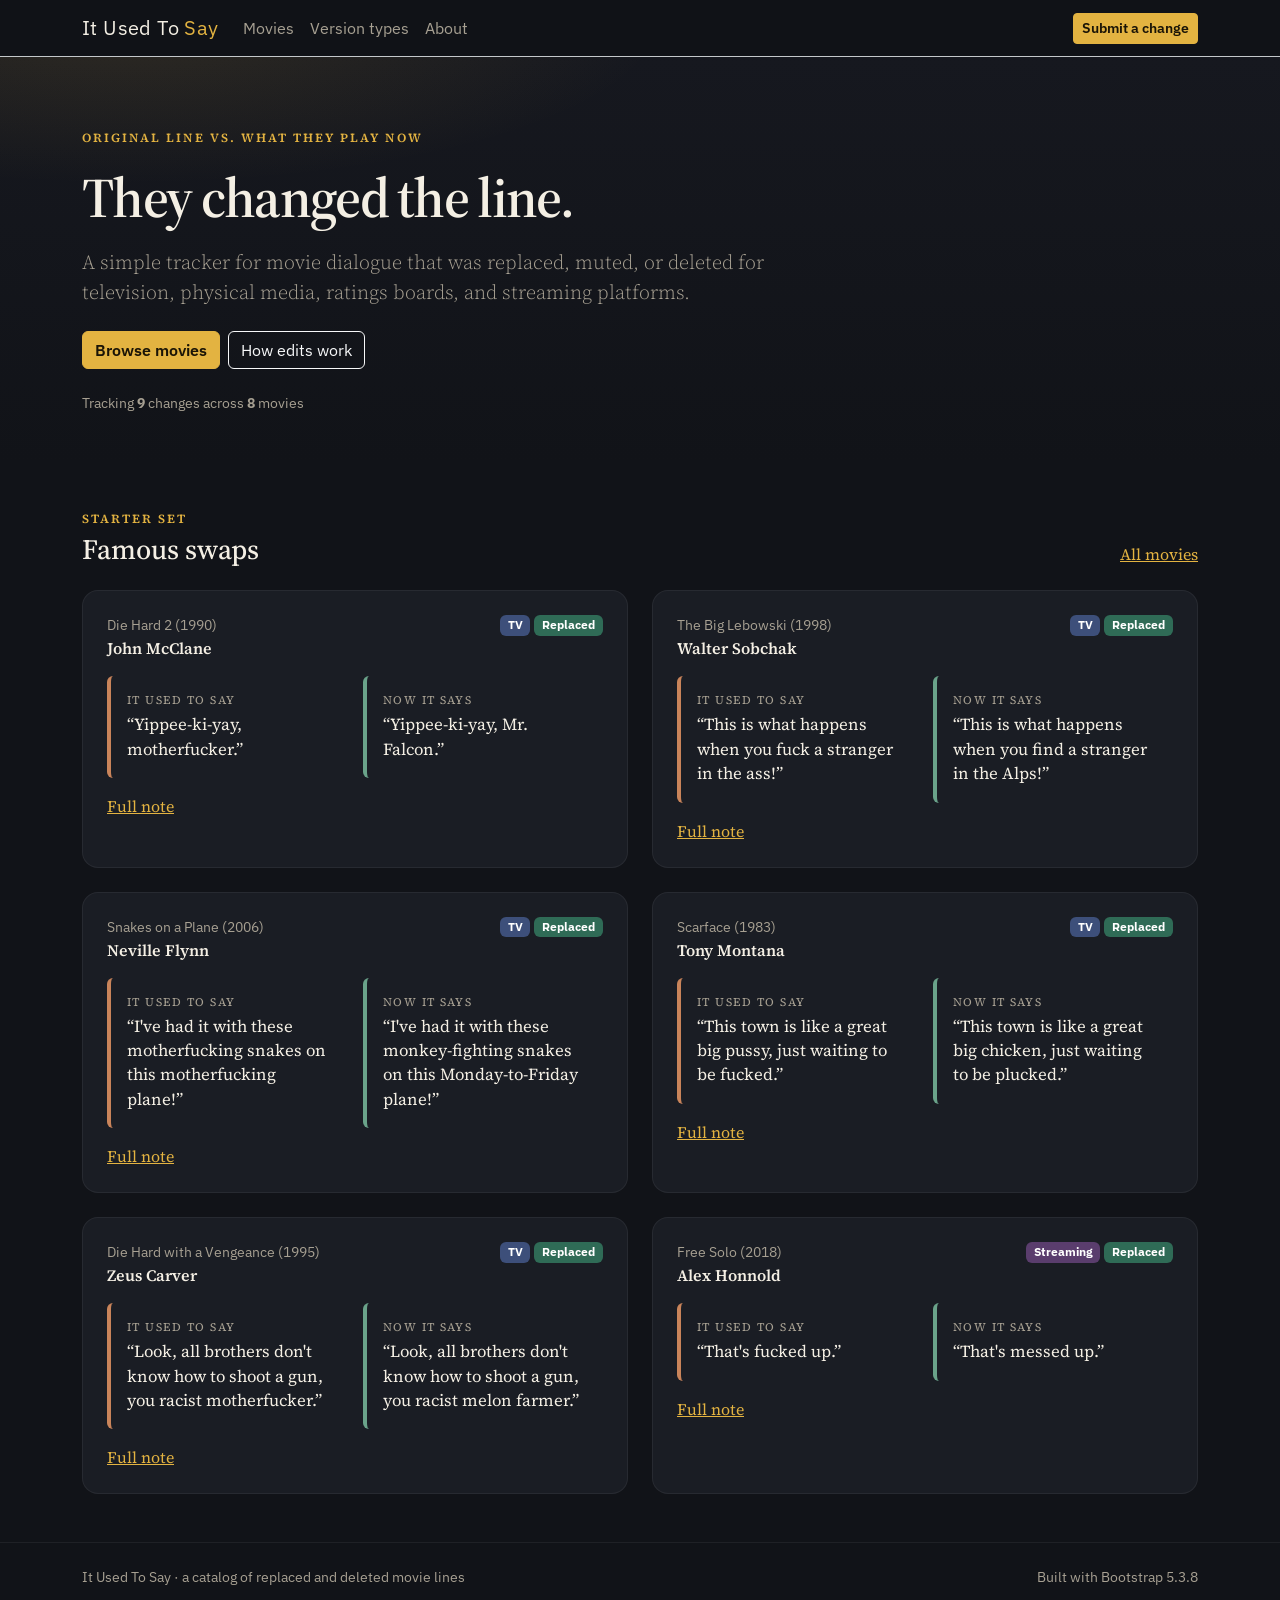
==== commit 96a79c1f: "Add partial footer. Replace AIRLINE for PHYSICAL." ====
--- a/index.html
+++ b/index.html
@@ -1,320 +1,63 @@
 <!DOCTYPE html>
-<html lang="en" itemscope itemtype="http://schema.org/WebPage">
+<html lang="en">
+<head>
+  <meta charset="utf-8">
+  <meta name="viewport" content="width=device-width, initial-scale=1">
+  <title>It Used To Say · Movie line changes</title>
+  <meta name="description" content="A tracker for movie lines that were replaced, muted, or deleted for TV, physical media, and streaming.">
+  <link rel="preconnect" href="https://fonts.googleapis.com">
+  <link rel="preconnect" href="https://fonts.gstatic.com" crossorigin>
+  <link href="https://fonts.googleapis.com/css2?family=IBM+Plex+Sans:wght@400;500;600&family=Source+Serif+4:opsz,wght@8..60,400;8..60,600&display=swap" rel="stylesheet">
+  <link href="https://cdn.jsdelivr.net/npm/bootstrap@5.3.8/dist/css/bootstrap.min.css" rel="stylesheet" integrity="sha384-sRIl4kxILFvY47J16cr9ZwB07vP4J8+LH7qKQnuqkuIAvNWLzeN8tE5YBujZqJLB" crossorigin="anonymous">
+  <link href="css/custom.css" rel="stylesheet">
+</head>
+<body data-page="home">
+  <nav class="navbar navbar-expand-lg navbar-dark sticky-top border-bottom border-secondary-subtle">
+    <div class="container">
+      <a class="navbar-brand" href="index.html">It Used To <span>Say</span></a>
+      <button class="navbar-toggler" type="button" data-bs-toggle="collapse" data-bs-target="#nav" aria-controls="nav" aria-expanded="false" aria-label="Toggle navigation">
+        <span class="navbar-toggler-icon"></span>
+      </button>
+      <div class="collapse navbar-collapse" id="nav">
+        <ul class="navbar-nav me-auto mb-2 mb-lg-0">
+          <li class="nav-item"><a class="nav-link" data-nav="movies" href="movies.html">Movies</a></li>
+          <li class="nav-item"><a class="nav-link" data-nav="versions" href="versions.html">Version types</a></li>
+          <li class="nav-item"><a class="nav-link" data-nav="about" href="about.html">About</a></li>
+        </ul>
+        <a class="btn btn-sm btn-accent" href="submit.html">Submit a change</a>
+      </div>
+    </div>
+  </nav>
 
-  <head>
-    <title>Sacred Credo - Ancient Faith in a Neon World.</title>
-    <!-- Required meta tags -->
-    <meta charset="utf-8">
-    <meta content="width=device-width, initial-scale=1.0" name="viewport" />
-    <meta http-equiv="X-UA-Compatible" content="IE=edge,chrome=1" />
-    <!--     Fonts and Fontawesome     -->
-    <link rel="stylesheet" type="text/css" href="https://fonts.googleapis.com/css?family=Open+Sans:400,600,700|Material+Icons" />
-    <link href="./assets/fontawesome/css/all.css" rel="stylesheet" />
-    <!-- Material Kit CSS -->
-    <link href="./assets/css/material-kit.css?v=2.2.0" rel="stylesheet" />
-    <!-- Carousel Text -->
-    <link href="./assets/css/text-indexpage.css" rel="stylesheet" />
-  </head>
-  <body>
-		<nav id="sectionsNav" class="navbar navbar-transparent fixed-top navbar-absolute navbar-expand-lg">
-			<div class="container">
-				<!-- Brand and toggle get grouped for better mobile display -->
-				<div class="navbar-translate">
-					<a class="navbar-brand d-flex align-items-center" href="./index.html">
-						<img src="./assets/img/logo.png" alt="Sacred Credo logo" class="navbar-logo mr-2">
-						<span class="brand-neon">SACRED CREDO</span>
-					</a>
-					<button type="button" class="ml-auto navbar-toggler" data-toggle="collapse" data-target="#navigation-example4">
-						<span class="sr-only">Toggle navigation</span>
-						<span class="navbar-toggler-icon"></span>
-						<span class="navbar-toggler-icon"></span>
-						<span class="navbar-toggler-icon"></span>
-					</button>
-				</div>
-				<div class="collapse navbar-collapse" id="navigation-example4">
-					<ul class="navbar-nav navbar-center ml-auto">
-						<li class="nav-item">
-							<a href="./index.html" class="nav-link">
-								Home
-							</a>
-						</li>
-						<li class="nav-item">
-							<a href="./index.html" class="nav-link">
-								Timelines
-							</a>
-						</li>
-						<li class="nav-item">
-							<a href="./index.html" class="nav-link">
-								Daily Saint
-							<div class="ripple-container"></div></a>
-						</li>
-					</ul>
-				</div>
-			</div>
-		</nav>
-		<div class="page-header header-filter" data-parallax="true" style="background-image: url('./assets/img/home.jpg');">
-			<div class="cyberpunk-overlay"></div>
-			<div class="container">
-				<div class="row">
-					<div class="col-md-12">
-						<h1 class="title">
-              <div class="caroucard">
-                <div class="carouloader">
-                  <div class="words">
-                    <span class="word">Christendom</span>
-                    <span class="word">Tradition</span>
-                    <span class="word">Early Church Fathers</span>
-                    <span class="word">Faith</span>
-                    <span class="word">Kingdom</span>
-                  </div>
-                </div>
-              </div>
-            </h1>
-						<h4>We offer a dynamic exploration of Early Christianity through interactive timelines.</h4>
-						<br>
-						<a href="./index.html" target="_blank" class="btn btn-light btn-lg btn-round">
-							Get Started 
-						</a>
-					</div>
-				</div>
-			</div>
-		</div>
-	
-		<div class="main main-raised">
-			<div class="container">
-				<!--- SECTION 1  -->
-				<div class="section">
-					<div class="container">
-						<div class="row">
-							<div class="col-md-8 ml-auto mr-auto">
-								<h3 class="title text-center">Learn Church History</h3>
-								<h4 class="description text-center">
-									Through interactive timelines and detailed historical narratives, Sacred Credo brings the lives, teachings, and impact of the Church Fathers to life. Explore the sacred tradition that laid the foundation of Christian thought and discover its enduring influence on the faith.
-								</h4>
-							</div>
-						</div>
-						<div class="features-1 pt-0">
-							<div class="row">
-								<div class="col-md-4">
-									<div class="info">
-										<div class="icon icon-rose">
-											<i class="fa-solid fa-timeline"></i>
-										</div>
-										<h4 class="info-title">Collection of Timelines</h4>
-										<p>Timelines provide a visual and interactive way to explore historical events, helping users understand the chronological development of Early Christianity and the teachings of the Church Fathers with clarity and context.</p>
-									</div>
-								</div>
-								<div class="col-md-4">
-									<div class="info">
-										<div class="icon icon-info">
-											<i class="fa-solid fa-church"></i>
-										</div>
-										<h4 class="info-title">History of the Church</h4>
-										<p>Studying the history of the Church reveals how Christian beliefs, traditions, and leadership developed over time, providing valuable insight into the foundations of the faith and its enduring impact.</p>
-									</div>
-								</div>
-								<div class="col-md-4">
-									<div class="info">
-										<div class="icon icon-success">
-											<i class="fa-solid fa-scroll"></i>
-										</div>
-										<h4 class="info-title">Church Fathers & Their Writings</h4>
-										<p>The Church Fathers and their writings provide invaluable insights into the beliefs, practices, and theological foundations of early Christianity, preserving the faith as it was handed down from the apostles.</p>
-									</div>
-								</div>
-							</div>
-						</div>
-					</div>
-				</div>
-			</div>
-		</div>
+  <header class="hero">
+    <div class="container">
+      <p class="kicker mb-3">Original line vs. what they play now</p>
+      <h1 class="display-4 mb-3">They changed the line.</h1>
+      <p class="lead text-muted-2 col-lg-8">A simple tracker for movie dialogue that was replaced, muted, or deleted for television, physical media, ratings boards, and streaming platforms.</p>
+      <div class="d-flex flex-wrap gap-2 mt-4">
+        <a class="btn btn-accent" href="movies.html">Browse movies</a>
+        <a class="btn btn-outline-light" href="versions.html">How edits work</a>
+      </div>
+      <p class="meta small text-muted-2 mt-4 mb-0">
+        Tracking <strong id="stat-changes">—</strong> changes across <strong id="stat-movies">—</strong> movies
+      </p>
+    </div>
+  </header>
 
-		<div class="cd-section" id="teams">
-      <!--     *********    TEAM 1     *********      -->
-      <div class="team-1" id="team-1">
-        <div class="container">
-          <div class="row">
-            <div class="col-md-8 ml-auto mr-auto text-center">
-              <h2 class="title">Early Church Fathers</h2>
-              <h5 class="description">Explore the wisdom of the Early Church Fathers (30 AD – 400 AD) through their powerful sayings on faith, perseverance, and the Christian life. These timeless quotes offer insight into their teachings on martyrdom, prayer, the Church, and the power of Christ.</h5>
-            </div>
-          </div>
-          <div class="row">
-            <div class="col-md-3">
-              <div class="card card-profile">
-                <div class="card-header card-avatar">
-                  <img class="img" alt="Ignatius of Antioch" src="./assets/img/faces_index/ignatius_400.jpg">
-                </div>
-                <div class="card-body ">
-                  <h4 class="card-title">Ignatius of Antioch</h4>
-                  <h6 class="card-category text-muted">c. 35-107 AD</h6>
-                  <p class="card-description">
-                    "Where the bishop is, there let the people be; as where Jesus is, there is the Catholic Church."
-										<br />
-										<small>Letter to the Smyrnaeans</small>
-                  </p>
-                </div>
-                <div class="card-footer justify-content-center">
-                  <p class="lead">☩</p>
-                </div>
-              </div>
-            </div>
-            <div class="col-md-3">
-              <div class="card card-profile">
-                <div class="card-header card-avatar">
-                  <img class="img" alt="John Chrysostom" src="./assets/img/faces_index/chrysostom_400.jpg">
-                </div>
-                <div class="card-body ">
-                  <h4 class="card-title">John Chrysostom</h4>
-                  <h6 class="card-category text-muted">c. 347-407 AD</h6>
-                  <p class="card-description">
-                    "If you cannot find Christ in the beggar at the church door, you will not find Him in the chalice."
-                  </p>
-                </div>
-                <div class="card-footer justify-content-center">
-                  <p class="lead">☩</p>
-                </div>
-              </div>
-            </div>
-            <div class="col-md-3">
-              <div class="card card-profile">
-                <div class="card-header card-avatar">
-                  <img class="img" alt="Basil the Great" src="./assets/img/faces_index/basil_400.jpg">
-                </div>
-                <div class="card-body ">
-                  <h4 class="card-title">Basil the Great</h4>
-                  <h6 class="card-category text-muted">c. 330-379 AD</h6>
-                  <p class="card-description">
-                    We should not accept in silence the benefactions of God, but return thanks to them.
-                  </p>
-                </div>
-                <div class="card-footer justify-content-center">
-                  <p class="lead">☩</p>
-                </div>
-              </div>
-            </div>
-						<div class="col-md-3">
-              <div class="card card-profile">
-                <div class="card-header card-avatar">
-                  <img class="img" alt="Irenaeus of Lyons" src="./assets/img/faces_index/irenaeus_400.jpg">
-                </div>
-                <div class="card-body ">
-                  <h4 class="card-title">Irenaeus of Lyons</h4>
-                  <h6 class="card-category text-muted">c. 130-202 AD</h6>
-                  <p class="card-description">
-                    "Where the Church is, there is the Spirit of God; and where the Spirit of God is, there is the Church and every grace."
-										<br />
-										<small>Against Heresies</small>
-                  </p>
-                </div>
-                <div class="card-footer justify-content-center">
-                  <p class="lead">☩</p>
-                </div>
-              </div>
-            </div>
-          </div>
-        </div>
+  <main class="container py-5">
+    <div class="d-flex justify-content-between align-items-end mb-4">
+      <div>
+        <p class="kicker mb-1">Starter set</p>
+        <h2 class="h3 mb-0">Famous swaps</h2>
       </div>
-      <!--     *********    END TEAM 1      *********      -->
+      <a href="movies.html">All movies</a>
     </div>
+    <div id="featured" class="row g-4"></div>
+  </main>
 
-		<footer class="footer footer-white footer-big">
-			<div class="container">
-				<div class="content">
-					<div class="row">
-						<div class="col-md-3">
-							<a href="./index.html">
-								<h5>Sacred Credo</h5>
-							</a>
-							<p>Ancient Faith in a Neon World.</p>
-						</div>
-						<div class="col-md-2">
-							<h5>About</h5>
-							<ul class="links-vertical">
-								<li>
-									<a href="./index.html">
-										Home
-									</a>
-								</li>
-							</ul>
-						</div>
-						<div class="col-md-2">
-							<h5>About</h5>
-							<ul class="links-vertical">
-								<li>
-									<a href="./index.html">
-										Home
-									</a>
-								</li>
-							</ul>
-						</div>
-						<div class="col-md-2">
-							<h5>About</h5>
-							<ul class="links-vertical">
-								<li>
-									<a href="./index.html">
-										Home
-									</a>
-								</li>
-							</ul>
-						</div>
-						<div class="col-md-3">
-							<h5>Mission-Focused</h5>
-							<p>
-								Sharing the wisdom of the early Church for today’s world.
-							</p>
-						</div>
-					</div>
-				</div>
-				<hr>
-				<ul class="social-buttons">
-					<li>
-						<a class="btn btn-just-icon btn-link btn-github" href="https://x.com/sacredcredo" target="_blank" rel="noopener">
-							<i class="fa-brands fa-x-twitter"></i>
-						</a>
-					</li>
-					<li>
-						<a class="btn btn-just-icon btn-link btn-github" href="https://instagram.com/sacredcredo" target="_blank" rel="noopener">
-							<i class="fa-brands fa-instagram"></i>
-						</a>
-					</li>
-					<li>
-						<a class="btn btn-just-icon btn-link btn-github" href="https://tiktok.com/@sacredcredo" target="_blank" rel="noopener">
-							<i class="fa-brands fa-tiktok"></i>
-						</a>
-					</li>
-					<li>
-						<a class="btn btn-just-icon btn-link btn-github" href="https://facebook.com/sacredcredo" target="_blank" rel="noopener">
-							<i class="fa-brands fa-facebook-f"></i>
-						</a>
-					</li>
-				</ul>
-				<div class="copyright pull-center">
-					Copyright © <script>
-						document.write(new Date().getFullYear())
-					</script> Sacred Credo
-				</div>
-			</div>
-		</footer>
+  <div data-partial="footer"></div>
 
-		<!--   Core JS Files   -->
-		<script src="./assets/js/core/jquery.min.js" type="text/javascript"></script>
-		<script src="./assets/js/core/popper.min.js" type="text/javascript"></script>
-		<script src="./assets/js/core/bootstrap-material-design.min.js" type="text/javascript"></script>
-		<!-- <script src="./assets/js/plugins/moment.min.js"></script> -->
-		<!--	Plugin for the Datepicker, full documentation here: https://github.com/Eonasdan/bootstrap-datetimepicker -->
-		<!-- <script src="./assets/js/plugins/bootstrap-datetimepicker.js" type="text/javascript"></script> -->
-		<!--  Plugin for the Sliders, full documentation here: http://refreshless.com/nouislider/ -->
-		<!-- <script src="./assets/js/plugins/nouislider.min.js" type="text/javascript"></script> -->
-		<!--	Plugin for Tags, full documentation here: https://github.com/bootstrap-tagsinput/bootstrap-tagsinputs  -->
-		<!-- <script src="./assets/js/plugins/bootstrap-tagsinput.js"></script> -->
-		<!--	Plugin for Select, full documentation here: http://silviomoreto.github.io/bootstrap-select -->
-		<!-- <script src="./assets/js/plugins/bootstrap-selectpicker.js" type="text/javascript"></script> -->
-		<!--	Plugin for Fileupload, full documentation here: http://www.jasny.net/bootstrap/javascript/#fileinput -->
-		<!-- <script src="./assets/js/plugins/jasny-bootstrap.min.js" type="text/javascript"></script> -->
-		<!-- Place this tag in your head or just before your close body tag. -->
-		<!-- <script async defer src="https://buttons.github.io/buttons.js"></script> -->
-		<!-- Control Center for Material Kit: parallax effects, scripts for the example pages etc -->
-		<script src="./assets/js/material-kit.js?v=2.2.0" type="text/javascript"></script> 
-	</body>
+  <script src="https://cdn.jsdelivr.net/npm/bootstrap@5.3.8/dist/js/bootstrap.bundle.min.js" integrity="sha384-FKyoEForCGlyvwx9Hj09JcYn3nv7wiPVlz7YYwJrWVcXK/BmnVDxM+D2scQbITxI" crossorigin="anonymous"></script>
+  <script src="js/app.js"></script>
+</body>
 </html>
--- a/css/custom.css
+++ b/css/custom.css
@@ -0,0 +1,157 @@
+:root {
+  --ius-bg: #111318;
+  --ius-bg-2: #1a1d24;
+  --ius-ink: #f4efe4;
+  --ius-muted: #a7a092;
+  --ius-accent: #e3b341;
+  --ius-original: #c9845a;
+  --ius-replacement: #6aa38a;
+  --ius-deleted: #c45b5b;
+}
+
+html { scroll-behavior: smooth; }
+
+body {
+  background: var(--ius-bg);
+  color: var(--ius-ink);
+  font-family: "Source Serif 4", Georgia, "Times New Roman", serif;
+  min-height: 100vh;
+}
+
+.sans,
+.navbar,
+.btn,
+.form-control,
+.form-select,
+.badge,
+.nav-link,
+.footer,
+.meta {
+  font-family: "IBM Plex Sans", system-ui, sans-serif;
+}
+
+.navbar {
+  background: rgba(17, 19, 24, 0.92) !important;
+  backdrop-filter: blur(10px);
+}
+
+.navbar-brand {
+  letter-spacing: 0.02em;
+  color: var(--ius-ink) !important;
+}
+
+.navbar-brand span {
+  color: var(--ius-accent);
+}
+
+.nav-link { color: var(--ius-muted) !important; }
+.nav-link:hover, .nav-link.active { color: var(--ius-ink) !important; }
+
+.hero {
+  padding: 4.5rem 0 3rem;
+  background:
+    radial-gradient(900px 280px at 10% -10%, rgba(227, 179, 65, 0.12), transparent 60%),
+    linear-gradient(180deg, #16181f 0%, var(--ius-bg) 100%);
+}
+
+.hero h1 {
+  font-weight: 600;
+  letter-spacing: -0.03em;
+}
+
+.kicker {
+  color: var(--ius-accent);
+  text-transform: uppercase;
+  letter-spacing: 0.16em;
+  font-size: 0.78rem;
+  font-weight: 600;
+}
+
+.line-card {
+  background: var(--ius-bg-2);
+  border: 1px solid rgba(255, 255, 255, 0.06);
+  border-radius: 1rem;
+  height: 100%;
+}
+
+.line-quote {
+  font-size: 1.05rem;
+  line-height: 1.45;
+}
+
+.line-original { border-left: 4px solid var(--ius-original); }
+.line-replacement { border-left: 4px solid var(--ius-replacement); }
+.line-deleted { border-left: 4px solid var(--ius-deleted); }
+
+.compare-label {
+  font-size: 0.72rem;
+  letter-spacing: 0.12em;
+  text-transform: uppercase;
+  color: var(--ius-muted);
+}
+
+.badge-tv { background: #3d4f7a; }
+.badge-physical { background: #3a5d58; }
+.badge-streaming { background: #5a3d6d; }
+.badge-rating { background: #6b5330; }
+.badge-regional { background: #4a5560; }
+.badge-replaced { background: #2f6b56; }
+.badge-deleted { background: #7a3333; }
+.badge-muted { background: #5c5340; }
+
+.movie-row { cursor: pointer; }
+.movie-row:hover { background: rgba(255, 255, 255, 0.04); }
+
+.form-control,
+.form-select {
+  background: #12141a;
+  border-color: rgba(255, 255, 255, 0.12);
+  color: var(--ius-ink);
+}
+
+.form-control:focus,
+.form-select:focus {
+  background: #12141a;
+  color: var(--ius-ink);
+  border-color: var(--ius-accent);
+  box-shadow: 0 0 0 0.2rem rgba(227, 179, 65, 0.2);
+}
+
+.form-control::placeholder { color: #7d776c; }
+
+.table { --bs-table-bg: transparent; color: var(--ius-ink); }
+.table thead th {
+  color: var(--ius-muted);
+  font-size: 0.78rem;
+  text-transform: uppercase;
+  letter-spacing: 0.08em;
+}
+
+.footer {
+  color: var(--ius-muted);
+  border-top: 1px solid rgba(255, 255, 255, 0.06);
+}
+
+.version-card {
+  background: var(--ius-bg-2);
+  border: 1px solid rgba(255, 255, 255, 0.06);
+  border-radius: 1rem;
+}
+
+.text-muted-2 { color: var(--ius-muted) !important; }
+
+a { color: var(--ius-accent); }
+a:hover { color: #f0cc72; }
+
+.btn-accent {
+  background: var(--ius-accent);
+  border-color: var(--ius-accent);
+  color: #1a1406;
+  font-weight: 600;
+}
+
+.btn-accent:hover {
+  background: #f0cc72;
+  border-color: #f0cc72;
+  color: #1a1406;
+}
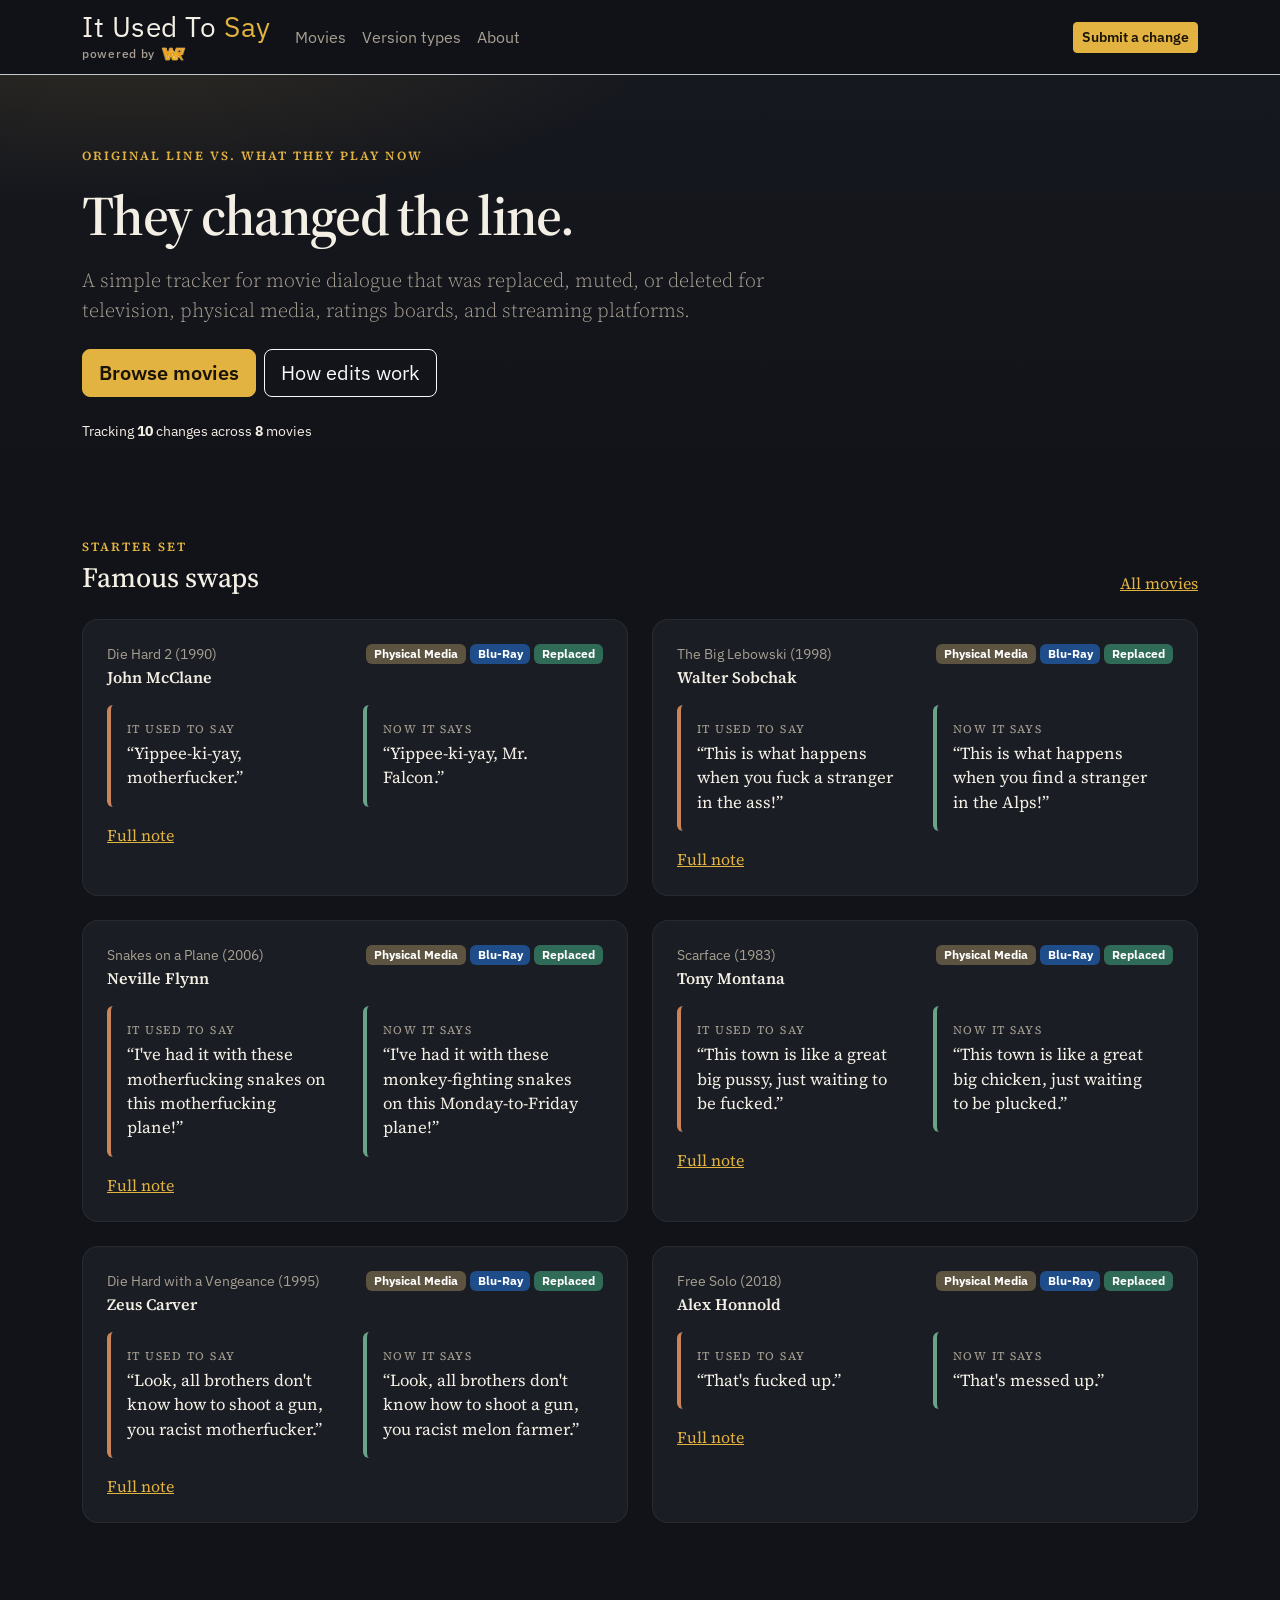
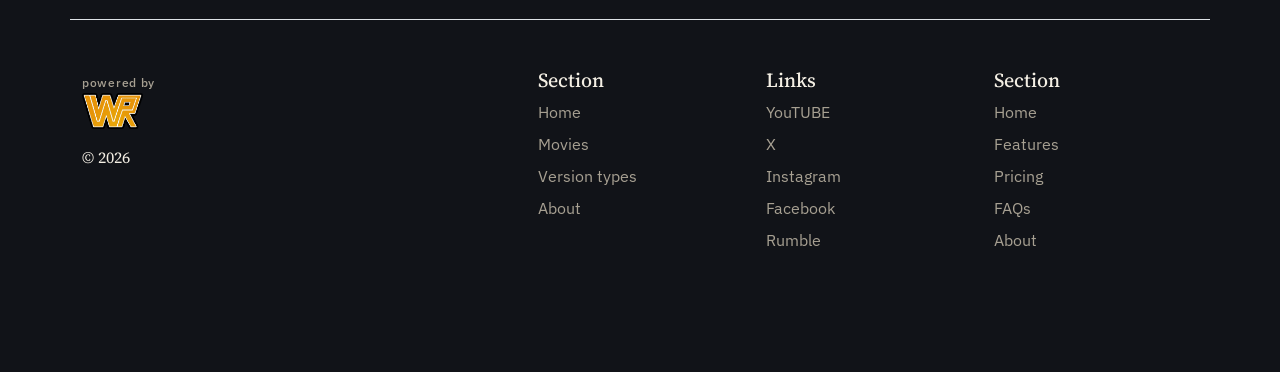
==== commit 1f445e99: "Modify different pages. Add edition and physical media types. Change layout on different pages." ====
--- a/index.html
+++ b/index.html
@@ -12,22 +12,7 @@
   <link href="css/custom.css" rel="stylesheet">
 </head>
 <body data-page="home">
-  <nav class="navbar navbar-expand-lg navbar-dark sticky-top border-bottom border-secondary-subtle">
-    <div class="container">
-      <a class="navbar-brand" href="index.html">It Used To <span>Say</span></a>
-      <button class="navbar-toggler" type="button" data-bs-toggle="collapse" data-bs-target="#nav" aria-controls="nav" aria-expanded="false" aria-label="Toggle navigation">
-        <span class="navbar-toggler-icon"></span>
-      </button>
-      <div class="collapse navbar-collapse" id="nav">
-        <ul class="navbar-nav me-auto mb-2 mb-lg-0">
-          <li class="nav-item"><a class="nav-link" data-nav="movies" href="movies.html">Movies</a></li>
-          <li class="nav-item"><a class="nav-link" data-nav="versions" href="versions.html">Version types</a></li>
-          <li class="nav-item"><a class="nav-link" data-nav="about" href="about.html">About</a></li>
-        </ul>
-        <a class="btn btn-sm btn-accent" href="submit.html">Submit a change</a>
-      </div>
-    </div>
-  </nav>
+  <div data-partial="navbar"></div>
 
   <header class="hero">
     <div class="container">
@@ -35,10 +20,10 @@
       <h1 class="display-4 mb-3">They changed the line.</h1>
       <p class="lead text-muted-2 col-lg-8">A simple tracker for movie dialogue that was replaced, muted, or deleted for television, physical media, ratings boards, and streaming platforms.</p>
       <div class="d-flex flex-wrap gap-2 mt-4">
-        <a class="btn btn-accent" href="movies.html">Browse movies</a>
-        <a class="btn btn-outline-light" href="versions.html">How edits work</a>
+        <a class="btn btn-lg btn-accent" href="movies.html">Browse movies</a>
+        <a class="btn btn-lg btn-outline-light" href="versions.html">How edits work</a>
       </div>
-      <p class="meta small text-muted-2 mt-4 mb-0">
+      <p class="meta small mt-4 mb-0">
         Tracking <strong id="stat-changes">—</strong> changes across <strong id="stat-movies">—</strong> movies
       </p>
     </div>
--- a/css/custom.css
+++ b/css/custom.css
@@ -36,12 +36,31 @@
 }
 
 .navbar-brand {
+  font-size: 1.75rem;
   letter-spacing: 0.02em;
   color: var(--ius-ink) !important;
 }
 
-.navbar-brand span {
+.brand-title span {
   color: var(--ius-accent);
+}
+
+.brand-powered {
+  display: inline-flex;
+  align-items: center;
+  gap: 0.35rem;
+  margin-top: 0.35rem;
+  font-size: 0.75rem;
+  font-weight: 500;
+  letter-spacing: 0.06em;
+  text-transform: lowercase;
+  color: var(--ius-muted);
+  font-family: "IBM Plex Sans", system-ui, sans-serif;
+}
+
+.brand-logo {
+  height: 0.93rem;
+  width: auto;
 }
 
 .nav-link { color: var(--ius-muted) !important; }
@@ -99,6 +118,12 @@
 .badge-deleted { background: #7a3333; }
 .badge-muted { background: #5c5340; }
 
+.badge-physical { background: #5c5340; }
+.badge-4k { background: #2f4f6b; }
+.badge-bluray { background: #1f4d8a; }
+.badge-dvd { background: #6b3d1f; }
+.badge-vhs { background: #5a2f5c; }
+
 .movie-row { cursor: pointer; }
 .movie-row:hover { background: rgba(255, 255, 255, 0.04); }
 
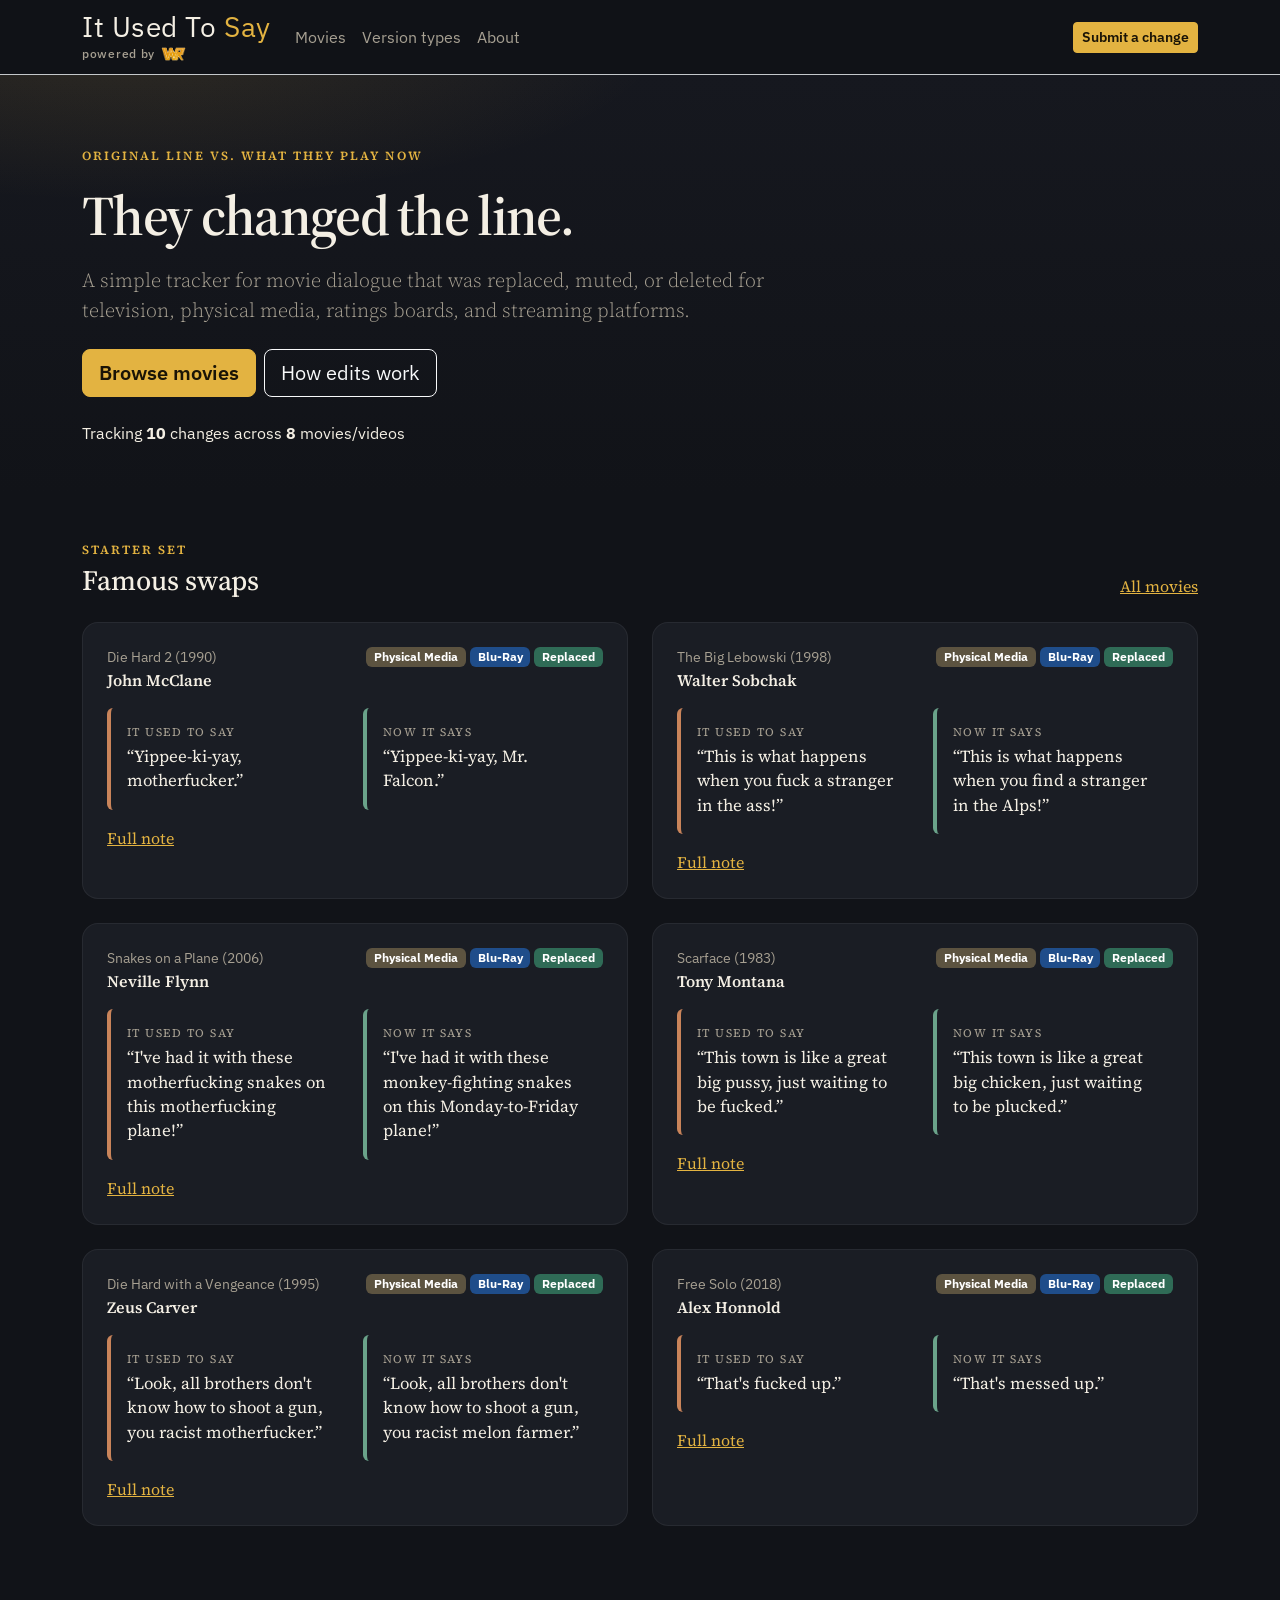
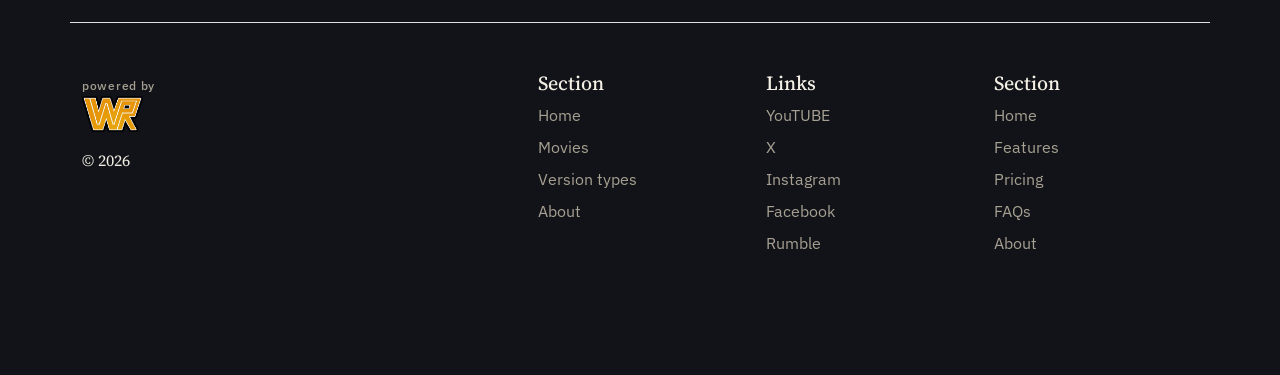
==== commit e9f786b4: "Reduce font size and change copy." ====
--- a/index.html
+++ b/index.html
@@ -23,8 +23,8 @@
         <a class="btn btn-lg btn-accent" href="movies.html">Browse movies</a>
         <a class="btn btn-lg btn-outline-light" href="versions.html">How edits work</a>
       </div>
-      <p class="meta small mt-4 mb-0">
-        Tracking <strong id="stat-changes">—</strong> changes across <strong id="stat-movies">—</strong> movies
+      <p class="meta mt-4 mb-0">
+        Tracking <strong id="stat-changes">—</strong> changes across <strong id="stat-movies">—</strong> movies/videos
       </p>
     </div>
   </header>
